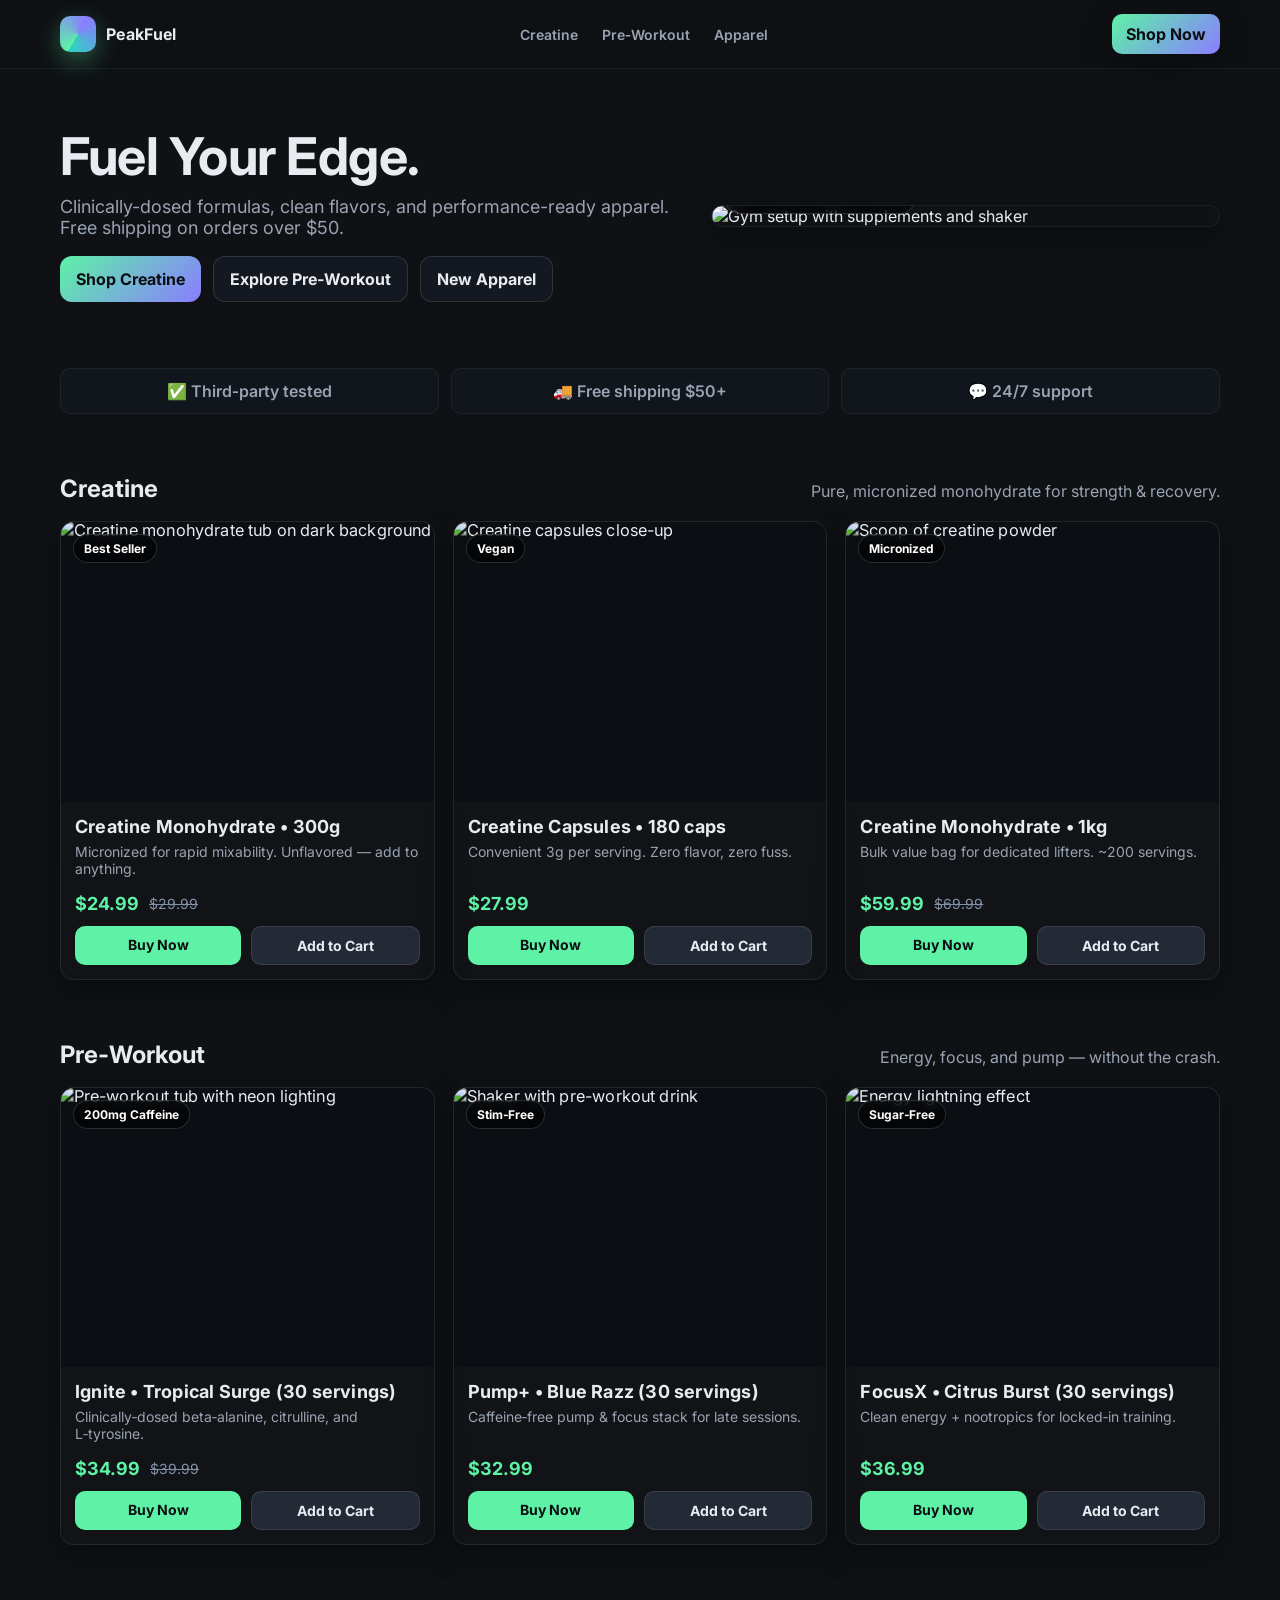
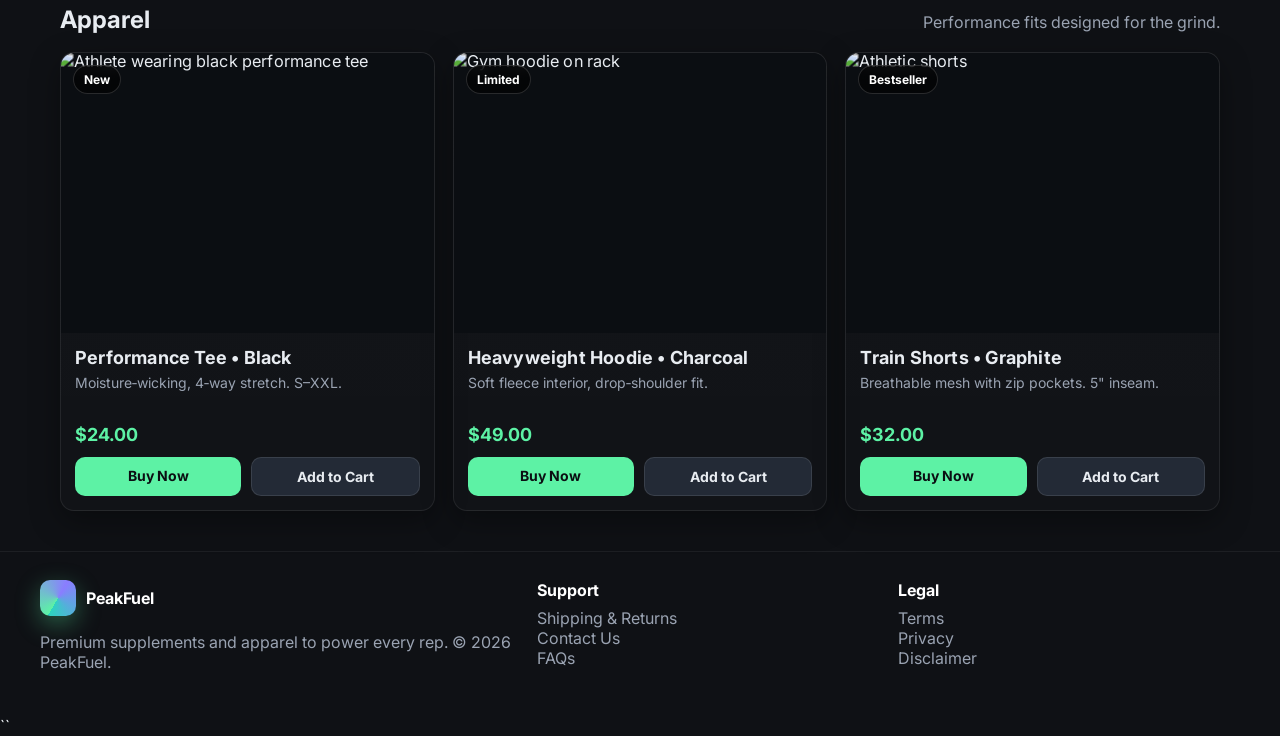
==== index.html @ 890dd322 "Rename page.html to index.html" ====
<!DOCTYPE html>
<html lang="en">
<head>
  <meta charset="UTF-8" />
  <meta name="viewport" content="width=device-width, initial-scale=1" />
  <title>PeakFuel — Creatine, Pre-Workout & Apparel</title>
  <meta name="description" content="Premium creatine, pre-workout and gym apparel designed for performance. Free shipping over $50." />
  <link rel="preconnect" href="https://fonts.googleapis.com">
  <link href="https://fonts.googleapis.com/css2?family=Inter:wght@400;600;700&display=swap" rel="stylesheet">
  <style>
    :root{
      --bg:#0f1115;
      --card:#171a21;
      --muted:#9aa3b2;
      --text:#e8ecf1;
      --brand:#5df2a5;
      --brand-2:#8a7dff;
      --danger:#ff6b6b;
      --shadow: 0 10px 30px rgba(0,0,0,.35);
      --radius:14px;
      --radius-sm:10px;
      --max:1200px;
    }

    * { box-sizing: border-box }
    html, body { margin:0; padding:0; background:var(--bg); color:var(--text); font-family: 'Inter', system-ui, -apple-system, Segoe UI, Roboto, Arial, sans-serif; }

    /* Header */
    header {
      position: sticky; top:0; z-index:999;
      backdrop-filter: blur(10px);
      background: rgba(15,17,21,.6);
      border-bottom: 1px solid rgba(255,255,255,.06);
    }
    .nav {
      max-width: var(--max); margin:0 auto; padding:14px 20px;
      display:flex; align-items:center; justify-content:space-between; gap:12px;
    }
    .brand { display:flex; align-items:center; gap:10px; text-decoration:none; color:var(--text) }
    .logo {
      width:36px; height:36px; border-radius:10px;
      background: conic-gradient(from 210deg, var(--brand), var(--brand-2), #2dd4bf);
      box-shadow: 0 8px 24px rgba(93,242,165,.35);
    }
    .brand strong { font-weight:700; letter-spacing:.3px }
    nav a {
      color: var(--muted); text-decoration: none; font-weight:600; font-size: 14px; margin: 0 10px;
    }
    nav a:hover { color: var(--text) }
    .cta {
      background: linear-gradient(135deg, var(--brand), var(--brand-2));
      color:#0b0e12; padding:10px 14px; border-radius:10px; text-decoration:none; font-weight:700; box-shadow: var(--shadow);
    }

    /* Hero */
    .hero {
      max-width: var(--max); margin: 32px auto 10px; padding: 28px 20px;
      display:grid; grid-template-columns: 1.1fr .9fr; gap: 28px; align-items: center;
    }
    .hero h1 {
      font-size: clamp(28px, 5vw, 52px);
      line-height:1.06; margin: 0 0 12px;
      letter-spacing: -.5px;
    }
    .hero p { color: var(--muted); margin:0 0 18px; font-size: clamp(14px, 2.2vw, 18px) }
    .hero .actions { display:flex; gap:12px; flex-wrap: wrap }
    .btn {
      display:inline-flex; align-items:center; gap:8px; padding:12px 16px;
      border-radius: 12px; border:1px solid rgba(255,255,255,.12);
      color: var(--text); text-decoration:none; font-weight:700;
      background: #141820;
    }
    .btn:hover { border-color: rgba(255,255,255,.25) }
    .btn.primary { background: linear-gradient(135deg, var(--brand), var(--brand-2)); color: #0b0e12; border: none }
    .hero-media {
      border-radius: var(--radius); overflow: hidden; box-shadow: var(--shadow); position:relative;
      border:1px solid rgba(255,255,255,.06);
    }
    .hero-media img { width:100%; height:100%; object-fit: cover; display:block }
    .badge {
      position:absolute; bottom:12px; left:12px;
      background: rgba(0,0,0,.6); border:1px solid rgba(255,255,255,.15);
      color:#d3ffe7; padding:8px 12px; border-radius: 999px; font-size: 12px; font-weight:700;
      backdrop-filter: blur(6px);
    }

    /* Section */
    section { max-width: var(--max); margin: 8px auto; padding: 10px 20px 28px }
    .section-head { display:flex; align-items: baseline; justify-content: space-between; gap:12px; margin: 14px 0 18px }
    .section-head h2 { margin:0; font-size: 24px }
    .section-head p { margin:0; color: var(--muted) }

    /* Grid */
    .grid { display:grid; grid-template-columns: repeat(3, 1fr); gap: 18px; }
    @media (max-width: 960px) { .hero { grid-template-columns: 1fr; } .grid { grid-template-columns: repeat(2, 1fr) } }
    @media (max-width: 640px) { .grid { grid-template-columns: 1fr } }

    /* Card */
    .card {
      background: linear-gradient(180deg, rgba(255,255,255,.02), rgba(255,255,255,.01));
      border:1px solid rgba(255,255,255,.08);
      border-radius: var(--radius);
      overflow: hidden; box-shadow: var(--shadow);
      transition: transform .2s ease, border-color .2s ease;
    }
    .card:hover { transform: translateY(-4px); border-color: rgba(255,255,255,.16) }
    .card-media { position:relative; aspect-ratio: 4 / 3; overflow:hidden; background: #0b0e12 }
    .card-media img { width:100%; height:100%; object-fit:cover; display:block; transform: scale(1.02) }
    .flag {
      position:absolute; top:12px; left:12px; font-size: 12px; font-weight:700;
      background: rgba(0,0,0,.6); border:1px solid rgba(255,255,255,.15);
      color:#fff; padding:6px 10px; border-radius:999px; backdrop-filter: blur(6px);
    }
    .card-body { padding: 14px }
    .title { font-weight:700; margin: 0 0 6px; font-size: 18px; letter-spacing: .2px }
    .desc { margin:0 0 10px; color: var(--muted); font-size: 14px; min-height: 40px }
    .price { display:flex; align-items:center; gap:10px; margin: 8px 0 12px }
    .price .now { font-size: 18px; font-weight:700; color: var(--brand) }
    .price .old { font-size: 14px; color: #8391a8; text-decoration: line-through }
    .actions-row { display:flex; gap:10px; }
    .pill { flex: 1; text-align:center; padding:10px 12px; border-radius: 10px; font-weight:700; font-size: 14px; text-decoration: none }
    .pill.buy { background: var(--brand); color:#0b0e12 }
    .pill.cart { background: #232a36; color: var(--text); border:1px solid rgba(255,255,255,.1) }

    /* USP bar */
    .usp {
      display:grid; grid-template-columns: repeat(3,1fr); gap:12px; margin: 18px 0 0;
    }
    .usp > div {
      background: #11151c; border:1px solid rgba(255,255,255,.06); border-radius: var(--radius-sm);
      padding: 12px; text-align:center; color: var(--muted); font-weight: 600;
    }
    @media (max-width: 640px){ .usp { grid-template-columns: 1fr } }

    /* Footer */
    footer {
      border-top:1px solid rgba(255,255,255,.06);
      padding: 28px 20px; margin-top: 12px; color: var(--muted);
    }
    .footer-inner {
      max-width: var(--max); margin:0 auto;
      display:grid; grid-template-columns: 1.4fr 1fr 1fr; gap:18px;
    }
    .footer-inner a { color: var(--muted); text-decoration:none; }
    .footer-inner a:hover { color: var(--text) }
    @media (max-width: 880px){ .footer-inner{ grid-template-columns: 1fr } }
  </style>
</head>
<body>

  <!-- Header -->
  <header>
    <div class="nav">
      <a class="brand" href="#">
        <span class="logo" aria-hidden="true"></span>
        <strong>PeakFuel</strong>
      </a>
      <nav>
        <a href="#creatine">Creatine</a>
        <a href="#preworkout">Pre‑Workout</a>
        <a href="#apparel">Apparel</a>
      </nav>
      <a class="cta" href="#shop">Shop Now</a>
    </div>
  </header>

  <!-- Hero -->
  <section class="hero" id="shop">
    <div>
      <h1>Fuel Your Edge.</h1>
      <p>Clinically-dosed formulas, clean flavors, and performance-ready apparel. Free shipping on orders over $50.</p>
      <div class="actions">
        <a href="#creatine" class="btn primary">Shop Creatine</a>
        <a href="#preworkout" class="btn">Explore Pre‑Workout</a>
        <a href="#apparel" class="btn">New Apparel</a>
      </div>
    </div>
    <div class="hero-media">
      <img src="https://images.unsplash.com/photo-1554344728-77cf90d9ed26?q=80&w=1600&auto=format&fit=crop" alt="Gym setup with supplements and shaker">
      <span class="badge">Trusted by 50,000+ athletes</span>
    </div>
  </section>

  <!-- USPs -->
  <section>
    <div class="usp">
      <div>✅ Third‑party tested</div>
      <div>🚚 Free shipping $50+</div>
      <div>💬 24/7 support</div>
    </div>
  </section>

  <!-- Creatine -->
  <section id="creatine">
    <div class="section-head">
      <h2>Creatine</h2>
      <p>Pure, micronized monohydrate for strength & recovery.</p>
    </div>

    <div class="grid">
      <article class="card">
        <div class="card-media">
          <img src="https://images.unsplash.com/photo-1596568353524-4b1e07b3ebfe?q=80&w=1600&auto=format&fit=crop" alt="Creatine monohydrate tub on dark background">
          <span class="flag">Best Seller</span>
        </div>
        <div class="card-body">
          <h3 class="title">Creatine Monohydrate • 300g</h3>
          <p class="desc">Micronized for rapid mixability. Unflavored — add to anything.</p>
          <div class="price">
            <span class="now">$24.99</span>
            <span class="old">$29.99</span>
          </div>
          <div class="actions-row">
            <a href="#" class="pill buy">Buy Now</a>
            <a href="#" class="pill cart">Add to Cart</a>
          </div>
        </div>
      </article>

      <article class="card">
        <div class="card-media">
          <img src="https://images.unsplash.com/photo-1593095948071-474c5cc2989a?q=80&w=1600&auto=format&fit=crop" alt="Creatine capsules close-up">
          <span class="flag">Vegan</span>
        </div>
        <div class="card-body">
          <h3 class="title">Creatine Capsules • 180 caps</h3>
          <p class="desc">Convenient 3g per serving. Zero flavor, zero fuss.</p>
          <div class="price">
            <span class="now">$27.99</span>
          </div>
          <div class="actions-row">
            <a href="#" class="pill buy">Buy Now</a>
            <a href="#" class="pill cart">Add to Cart</a>
          </div>
        </div>
      </article>

      <article class="card">
        <div class="card-media">
          <img src="https://images.unsplash.com/photo-1579722825300-c7c2f9a8fc52?q=80&w=1600&auto=format&fit=crop" alt="Scoop of creatine powder">
          <span class="flag">Micronized</span>
        </div>
        <div class="card-body">
          <h3 class="title">Creatine Monohydrate • 1kg</h3>
          <p class="desc">Bulk value bag for dedicated lifters. ~200 servings.</p>
          <div class="price">
            <span class="now">$59.99</span>
            <span class="old">$69.99</span>
          </div>
          <div class="actions-row">
            <a href="#" class="pill buy">Buy Now</a>
            <a href="#" class="pill cart">Add to Cart</a>
          </div>
        </div>
      </article>
    </div>
  </section>

  <!-- Pre-Workout -->
  <section id="preworkout">
    <div class="section-head">
      <h2>Pre‑Workout</h2>
      <p>Energy, focus, and pump — without the crash.</p>
    </div>

    <div class="grid">
      <article class="card">
        <div class="card-media">
          <img src="https://images.unsplash.com/photo-1579126038374-6064e9370fbe?q=80&w=1600&auto=format&fit=crop" alt="Pre-workout tub with neon lighting">
          <span class="flag">200mg Caffeine</span>
        </div>
        <div class="card-body">
          <h3 class="title">Ignite • Tropical Surge (30 servings)</h3>
          <p class="desc">Clinically‑dosed beta‑alanine, citrulline, and L‑tyrosine.</p>
          <div class="price">
            <span class="now">$34.99</span>
            <span class="old">$39.99</span>
          </div>
          <div class="actions-row">
            <a href="#" class="pill buy">Buy Now</a>
            <a href="#" class="pill cart">Add to Cart</a>
          </div>
        </div>
      </article>

      <article class="card">
        <div class="card-media">
          <img src="https://images.unsplash.com/photo-1562774053-701939374585?q=80&w=1600&auto=format&fit=crop" alt="Shaker with pre-workout drink">
          <span class="flag">Stim‑Free</span>
        </div>
        <div class="card-body">
          <h3 class="title">Pump+ • Blue Razz (30 servings)</h3>
          <p class="desc">Caffeine‑free pump & focus stack for late sessions.</p>
          <div class="price">
            <span class="now">$32.99</span>
          </div>
          <div class="actions-row">
            <a href="#" class="pill buy">Buy Now</a>
            <a href="#" class="pill cart">Add to Cart</a>
          </div>
        </div>
      </article>

      <article class="card">
        <div class="card-media">
          <img src="https://images.unsplash.com/photo-1519681393784-d120267933ba?q=80&w=1600&auto=format&fit=crop" alt="Energy lightning effect">
          <span class="flag">Sugar‑Free</span>
        </div>
        <div class="card-body">
          <h3 class="title">FocusX • Citrus Burst (30 servings)</h3>
          <p class="desc">Clean energy + nootropics for locked‑in training.</p>
          <div class="price">
            <span class="now">$36.99</span>
          </div>
          <div class="actions-row">
            <a href="#" class="pill buy">Buy Now</a>
            <a href="#" class="pill cart">Add to Cart</a>
          </div>
        </div>
      </article>
    </div>
  </section>

  <!-- Apparel -->
  <section id="apparel">
    <div class="section-head">
      <h2>Apparel</h2>
      <p>Performance fits designed for the grind.</p>
    </div>

    <div class="grid">
      <article class="card">
        <div class="card-media">
          <img src="https://images.unsplash.com/photo-1520975922284-5f61f1b6f82e?q=80&w=1600&auto=format&fit=crop" alt="Athlete wearing black performance tee">
          <span class="flag">New</span>
        </div>
        <div class="card-body">
          <h3 class="title">Performance Tee • Black</h3>
          <p class="desc">Moisture‑wicking, 4‑way stretch. S–XXL.</p>
          <div class="price">
            <span class="now">$24.00</span>
          </div>
          <div class="actions-row">
            <a href="#" class="pill buy">Buy Now</a>
            <a href="#" class="pill cart">Add to Cart</a>
          </div>
        </div>
      </article>

      <article class="card">
        <div class="card-media">
          <img src="https://images.unsplash.com/photo-1549570652-97324981a6fd?q=80&w=1600&auto=format&fit=crop" alt="Gym hoodie on rack">
          <span class="flag">Limited</span>
        </div>
        <div class="card-body">
          <h3 class="title">Heavyweight Hoodie • Charcoal</h3>
          <p class="desc">Soft fleece interior, drop‑shoulder fit.</p>
          <div class="price">
            <span class="now">$49.00</span>
          </div>
          <div class="actions-row">
            <a href="#" class="pill buy">Buy Now</a>
            <a href="#" class="pill cart">Add to Cart</a>
          </div>
        </div>
      </article>

      <article class="card">
        <div class="card-media">
          <img src="https://images.unsplash.com/photo-1520975960059-4f0c88f954a7?q=80&w=1600&auto=format&fit=crop" alt="Athletic shorts">
          <span class="flag">Bestseller</span>
        </div>
        <div class="card-body">
          <h3 class="title">Train Shorts • Graphite</h3>
          <p class="desc">Breathable mesh with zip pockets. 5&quot; inseam.</p>
          <div class="price">
            <span class="now">$32.00</span>
          </div>
          <div class="actions-row">
            <a href="#" class="pill buy">Buy Now</a>
            <a href="#" class="pill cart">Add to Cart</a>
          </div>
        </div>
      </article>
    </div>
  </section>

  <!-- Footer -->
  <footer>
    <div class="footer-inner">
      <div>
        <div style="display:flex; align-items:center; gap:10px; margin-bottom:8px">
          <span class="logo" aria-hidden="true"></span>
          <strong style="color:#fff">PeakFuel</strong>
        </div>
        <p>Premium supplements and apparel to power every rep. © <span id="year"></span> PeakFuel.</p>
      </div>
      <div>
        <h4 style="margin:0 0 8px; color:#fff">Support</h4>
        <a href="#">Shipping & Returns</a><br/>
        <a href="#">Contact Us</a><br/>
        <a href="#">FAQs</a>
      </div>
      <div>
        <h4 style="margin:0 0 8px; color:#fff">Legal</h4>
        <a href="#">Terms</a><br/>
        <a href="#">Privacy</a><br/>
        <a href="#">Disclaimer</a>
      </div>
    </div>
  </footer>

  <script>
    // Set current year
    document.getElementById('year').textContent = new Date().getFullYear();
  </script>

</body>
</html>
``
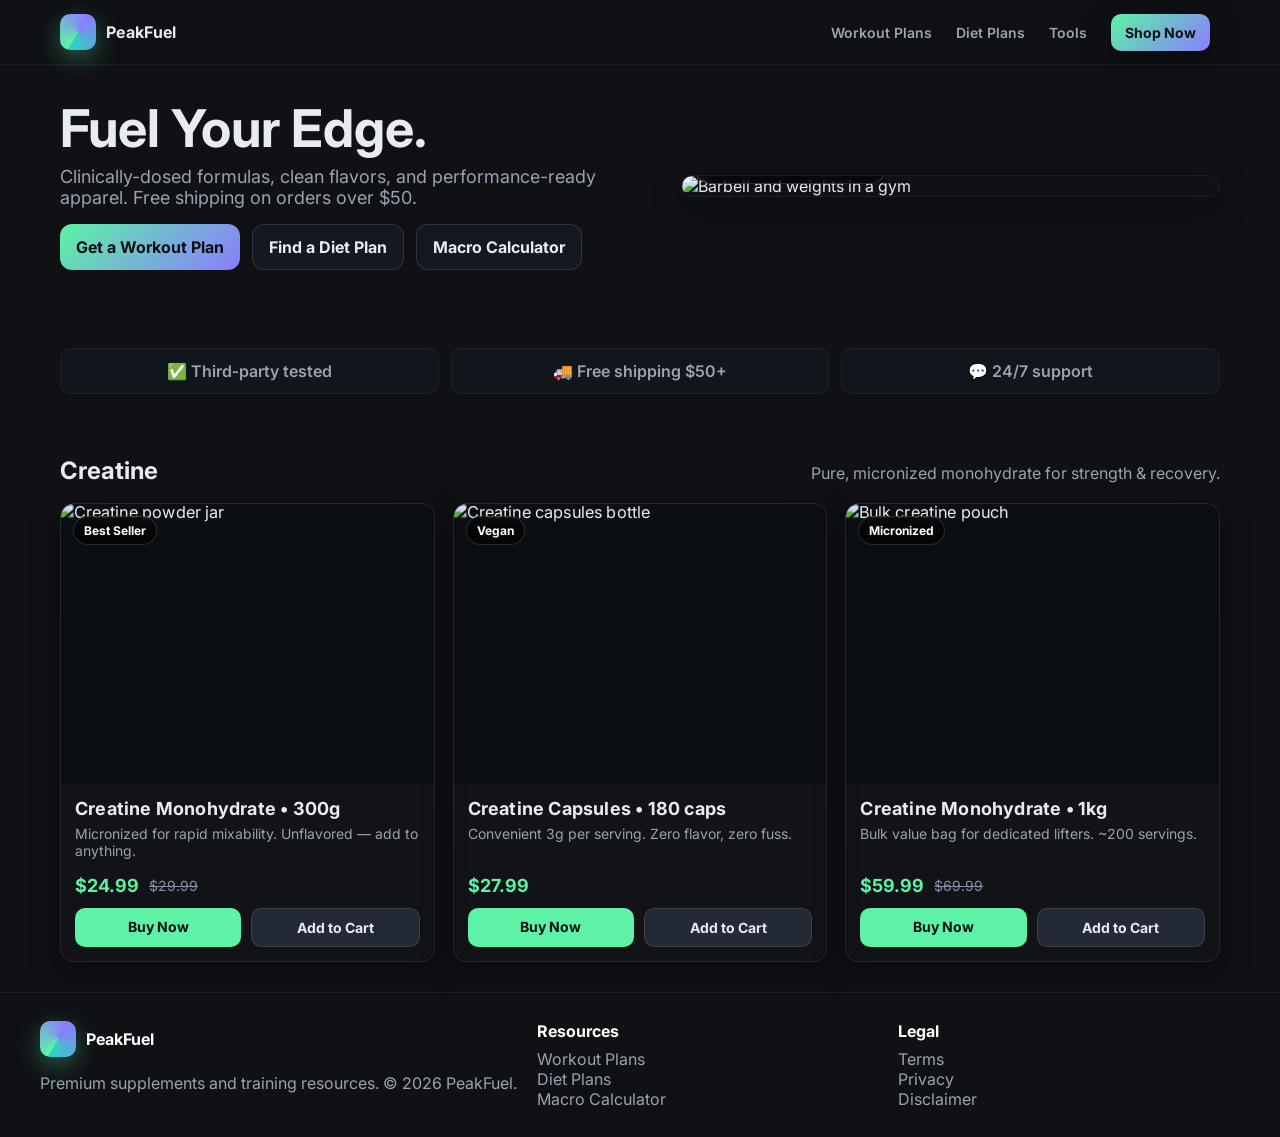
==== commit c4ec59da: "Update index.html" ====
--- a/index.html
+++ b/index.html
@@ -3,164 +3,27 @@
 <head>
   <meta charset="UTF-8" />
   <meta name="viewport" content="width=device-width, initial-scale=1" />
-  <title>PeakFuel — Creatine, Pre-Workout & Apparel</title>
-  <meta name="description" content="Premium creatine, pre-workout and gym apparel designed for performance. Free shipping over $50." />
+  <title>PeakFuel — Supplements, Workout & Diet Plans</title>
+  <meta name="description" content="Premium creatine, pre-workout & apparel. Plus free workout programs, diet plans, and calculators." />
   <link rel="preconnect" href="https://fonts.googleapis.com">
+  <link rel="preconnect" href="https://fonts.gstatic.com" crossorigin>
   <link href="https://fonts.googleapis.com/css2?family=Inter:wght@400;600;700&display=swap" rel="stylesheet">
-  <style>
-    :root{
-      --bg:#0f1115;
-      --card:#171a21;
-      --muted:#9aa3b2;
-      --text:#e8ecf1;
-      --brand:#5df2a5;
-      --brand-2:#8a7dff;
-      --danger:#ff6b6b;
-      --shadow: 0 10px 30px rgba(0,0,0,.35);
-      --radius:14px;
-      --radius-sm:10px;
-      --max:1200px;
-    }
-
-    * { box-sizing: border-box }
-    html, body { margin:0; padding:0; background:var(--bg); color:var(--text); font-family: 'Inter', system-ui, -apple-system, Segoe UI, Roboto, Arial, sans-serif; }
-
-    /* Header */
-    header {
-      position: sticky; top:0; z-index:999;
-      backdrop-filter: blur(10px);
-      background: rgba(15,17,21,.6);
-      border-bottom: 1px solid rgba(255,255,255,.06);
-    }
-    .nav {
-      max-width: var(--max); margin:0 auto; padding:14px 20px;
-      display:flex; align-items:center; justify-content:space-between; gap:12px;
-    }
-    .brand { display:flex; align-items:center; gap:10px; text-decoration:none; color:var(--text) }
-    .logo {
-      width:36px; height:36px; border-radius:10px;
-      background: conic-gradient(from 210deg, var(--brand), var(--brand-2), #2dd4bf);
-      box-shadow: 0 8px 24px rgba(93,242,165,.35);
-    }
-    .brand strong { font-weight:700; letter-spacing:.3px }
-    nav a {
-      color: var(--muted); text-decoration: none; font-weight:600; font-size: 14px; margin: 0 10px;
-    }
-    nav a:hover { color: var(--text) }
-    .cta {
-      background: linear-gradient(135deg, var(--brand), var(--brand-2));
-      color:#0b0e12; padding:10px 14px; border-radius:10px; text-decoration:none; font-weight:700; box-shadow: var(--shadow);
-    }
-
-    /* Hero */
-    .hero {
-      max-width: var(--max); margin: 32px auto 10px; padding: 28px 20px;
-      display:grid; grid-template-columns: 1.1fr .9fr; gap: 28px; align-items: center;
-    }
-    .hero h1 {
-      font-size: clamp(28px, 5vw, 52px);
-      line-height:1.06; margin: 0 0 12px;
-      letter-spacing: -.5px;
-    }
-    .hero p { color: var(--muted); margin:0 0 18px; font-size: clamp(14px, 2.2vw, 18px) }
-    .hero .actions { display:flex; gap:12px; flex-wrap: wrap }
-    .btn {
-      display:inline-flex; align-items:center; gap:8px; padding:12px 16px;
-      border-radius: 12px; border:1px solid rgba(255,255,255,.12);
-      color: var(--text); text-decoration:none; font-weight:700;
-      background: #141820;
-    }
-    .btn:hover { border-color: rgba(255,255,255,.25) }
-    .btn.primary { background: linear-gradient(135deg, var(--brand), var(--brand-2)); color: #0b0e12; border: none }
-    .hero-media {
-      border-radius: var(--radius); overflow: hidden; box-shadow: var(--shadow); position:relative;
-      border:1px solid rgba(255,255,255,.06);
-    }
-    .hero-media img { width:100%; height:100%; object-fit: cover; display:block }
-    .badge {
-      position:absolute; bottom:12px; left:12px;
-      background: rgba(0,0,0,.6); border:1px solid rgba(255,255,255,.15);
-      color:#d3ffe7; padding:8px 12px; border-radius: 999px; font-size: 12px; font-weight:700;
-      backdrop-filter: blur(6px);
-    }
-
-    /* Section */
-    section { max-width: var(--max); margin: 8px auto; padding: 10px 20px 28px }
-    .section-head { display:flex; align-items: baseline; justify-content: space-between; gap:12px; margin: 14px 0 18px }
-    .section-head h2 { margin:0; font-size: 24px }
-    .section-head p { margin:0; color: var(--muted) }
-
-    /* Grid */
-    .grid { display:grid; grid-template-columns: repeat(3, 1fr); gap: 18px; }
-    @media (max-width: 960px) { .hero { grid-template-columns: 1fr; } .grid { grid-template-columns: repeat(2, 1fr) } }
-    @media (max-width: 640px) { .grid { grid-template-columns: 1fr } }
-
-    /* Card */
-    .card {
-      background: linear-gradient(180deg, rgba(255,255,255,.02), rgba(255,255,255,.01));
-      border:1px solid rgba(255,255,255,.08);
-      border-radius: var(--radius);
-      overflow: hidden; box-shadow: var(--shadow);
-      transition: transform .2s ease, border-color .2s ease;
-    }
-    .card:hover { transform: translateY(-4px); border-color: rgba(255,255,255,.16) }
-    .card-media { position:relative; aspect-ratio: 4 / 3; overflow:hidden; background: #0b0e12 }
-    .card-media img { width:100%; height:100%; object-fit:cover; display:block; transform: scale(1.02) }
-    .flag {
-      position:absolute; top:12px; left:12px; font-size: 12px; font-weight:700;
-      background: rgba(0,0,0,.6); border:1px solid rgba(255,255,255,.15);
-      color:#fff; padding:6px 10px; border-radius:999px; backdrop-filter: blur(6px);
-    }
-    .card-body { padding: 14px }
-    .title { font-weight:700; margin: 0 0 6px; font-size: 18px; letter-spacing: .2px }
-    .desc { margin:0 0 10px; color: var(--muted); font-size: 14px; min-height: 40px }
-    .price { display:flex; align-items:center; gap:10px; margin: 8px 0 12px }
-    .price .now { font-size: 18px; font-weight:700; color: var(--brand) }
-    .price .old { font-size: 14px; color: #8391a8; text-decoration: line-through }
-    .actions-row { display:flex; gap:10px; }
-    .pill { flex: 1; text-align:center; padding:10px 12px; border-radius: 10px; font-weight:700; font-size: 14px; text-decoration: none }
-    .pill.buy { background: var(--brand); color:#0b0e12 }
-    .pill.cart { background: #232a36; color: var(--text); border:1px solid rgba(255,255,255,.1) }
-
-    /* USP bar */
-    .usp {
-      display:grid; grid-template-columns: repeat(3,1fr); gap:12px; margin: 18px 0 0;
-    }
-    .usp > div {
-      background: #11151c; border:1px solid rgba(255,255,255,.06); border-radius: var(--radius-sm);
-      padding: 12px; text-align:center; color: var(--muted); font-weight: 600;
-    }
-    @media (max-width: 640px){ .usp { grid-template-columns: 1fr } }
-
-    /* Footer */
-    footer {
-      border-top:1px solid rgba(255,255,255,.06);
-      padding: 28px 20px; margin-top: 12px; color: var(--muted);
-    }
-    .footer-inner {
-      max-width: var(--max); margin:0 auto;
-      display:grid; grid-template-columns: 1.4fr 1fr 1fr; gap:18px;
-    }
-    .footer-inner a { color: var(--muted); text-decoration:none; }
-    .footer-inner a:hover { color: var(--text) }
-    @media (max-width: 880px){ .footer-inner{ grid-template-columns: 1fr } }
-  </style>
+  <link rel="stylesheet" href="assets/base.css" />
 </head>
 <body>
-
   <!-- Header -->
   <header>
     <div class="nav">
-      <a class="brand" href="#">
+      <a class="brand" href="index.html">
         <span class="logo" aria-hidden="true"></span>
         <strong>PeakFuel</strong>
       </a>
       <nav>
-        <a href="#creatine">Creatine</a>
-        <a href="#preworkout">Pre‑Workout</a>
-        <a href="#apparel">Apparel</a>
+        <a href="workout.html" target="_blank" rel="noopener">Workout Plans</a>
+        <a href="diet.html" target="_blank" rel="noopener">Diet Plans</a>
+        <a href="tools.html" target="_blank" rel="noopener">Tools</a>
+        <a class="cta" href="#shop">Shop Now</a>
       </nav>
-      <a class="cta" href="#shop">Shop Now</a>
     </div>
   </header>
 
@@ -170,13 +33,13 @@
       <h1>Fuel Your Edge.</h1>
       <p>Clinically-dosed formulas, clean flavors, and performance-ready apparel. Free shipping on orders over $50.</p>
       <div class="actions">
-        <a href="#creatine" class="btn primary">Shop Creatine</a>
-        <a href="#preworkout" class="btn">Explore Pre‑Workout</a>
-        <a href="#apparel" class="btn">New Apparel</a>
+        <a class="btn primary" href="workout.html" target="_blank" rel="noopener">Get a Workout Plan</a>
+        <a class="btn" href="diet.html" target="_blank" rel="noopener">Find a Diet Plan</a>
+        <a class="btn" href="tools.html" target="_blank" rel="noopener">Macro Calculator</a>
       </div>
     </div>
     <div class="hero-media">
-      <img src="https://images.unsplash.com/photo-1554344728-77cf90d9ed26?q=80&w=1600&auto=format&fit=crop" alt="Gym setup with supplements and shaker">
+      <img src="https://images.unsplash.com/photo-1554344728-77cf90d9ed26?q=80&w=1600&auto=format&fit=crop" alt="Barbell and weights in a gym" />
       <span class="badge">Trusted by 50,000+ athletes</span>
     </div>
   </section>
@@ -190,195 +53,57 @@
     </div>
   </section>
 
-  <!-- Creatine -->
+  <!-- Sample products (kept from your shop) -->
   <section id="creatine">
     <div class="section-head">
       <h2>Creatine</h2>
       <p>Pure, micronized monohydrate for strength & recovery.</p>
     </div>
-
     <div class="grid">
       <article class="card">
         <div class="card-media">
-          <img src="https://images.unsplash.com/photo-1596568353524-4b1e07b3ebfe?q=80&w=1600&auto=format&fit=crop" alt="Creatine monohydrate tub on dark background">
+          <img src="https://images.unsplash.com/photo-1596568353524-4b1e07b3ebfe?q=80&w=1600&auto=format&fit=crop" alt="Creatine powder jar" />
           <span class="flag">Best Seller</span>
         </div>
         <div class="card-body">
           <h3 class="title">Creatine Monohydrate • 300g</h3>
           <p class="desc">Micronized for rapid mixability. Unflavored — add to anything.</p>
-          <div class="price">
-            <span class="now">$24.99</span>
-            <span class="old">$29.99</span>
-          </div>
+          <div class="price"><span class="now">$24.99</span><span class="old">$29.99</span></div>
           <div class="actions-row">
-            <a href="#" class="pill buy">Buy Now</a>
-            <a href="#" class="pill cart">Add to Cart</a>
+            <a class="pill buy" href="#" aria-label="Buy Creatine 300g">Buy Now</a>
+            <a class="pill cart" href="#" aria-label="Add Creatine 300g to Cart">Add to Cart</a>
           </div>
         </div>
       </article>
 
       <article class="card">
         <div class="card-media">
-          <img src="https://images.unsplash.com/photo-1593095948071-474c5cc2989a?q=80&w=1600&auto=format&fit=crop" alt="Creatine capsules close-up">
+          <img src="https://images.unsplash.com/photo-1593095948071-474c5cc2989a?q=80&w=1600&auto=format&fit=crop" alt="Creatine capsules bottle" />
           <span class="flag">Vegan</span>
         </div>
         <div class="card-body">
           <h3 class="title">Creatine Capsules • 180 caps</h3>
           <p class="desc">Convenient 3g per serving. Zero flavor, zero fuss.</p>
-          <div class="price">
-            <span class="now">$27.99</span>
-          </div>
+          <div class="price"><span class="now">$27.99</span></div>
           <div class="actions-row">
-            <a href="#" class="pill buy">Buy Now</a>
-            <a href="#" class="pill cart">Add to Cart</a>
+            <a class="pill buy" href="#">Buy Now</a>
+            <a class="pill cart" href="#">Add to Cart</a>
           </div>
         </div>
       </article>
 
       <article class="card">
         <div class="card-media">
-          <img src="https://images.unsplash.com/photo-1579722825300-c7c2f9a8fc52?q=80&w=1600&auto=format&fit=crop" alt="Scoop of creatine powder">
+          <img src="https://images.unsplash.com/photo-1579722825300-c7c2f9a8fc52?q=80&w=1600&auto=format&fit=crop" alt="Bulk creatine pouch" />
           <span class="flag">Micronized</span>
         </div>
         <div class="card-body">
           <h3 class="title">Creatine Monohydrate • 1kg</h3>
           <p class="desc">Bulk value bag for dedicated lifters. ~200 servings.</p>
-          <div class="price">
-            <span class="now">$59.99</span>
-            <span class="old">$69.99</span>
-          </div>
+          <div class="price"><span class="now">$59.99</span><span class="old">$69.99</span></div>
           <div class="actions-row">
-            <a href="#" class="pill buy">Buy Now</a>
-            <a href="#" class="pill cart">Add to Cart</a>
-          </div>
-        </div>
-      </article>
-    </div>
-  </section>
-
-  <!-- Pre-Workout -->
-  <section id="preworkout">
-    <div class="section-head">
-      <h2>Pre‑Workout</h2>
-      <p>Energy, focus, and pump — without the crash.</p>
-    </div>
-
-    <div class="grid">
-      <article class="card">
-        <div class="card-media">
-          <img src="https://images.unsplash.com/photo-1579126038374-6064e9370fbe?q=80&w=1600&auto=format&fit=crop" alt="Pre-workout tub with neon lighting">
-          <span class="flag">200mg Caffeine</span>
-        </div>
-        <div class="card-body">
-          <h3 class="title">Ignite • Tropical Surge (30 servings)</h3>
-          <p class="desc">Clinically‑dosed beta‑alanine, citrulline, and L‑tyrosine.</p>
-          <div class="price">
-            <span class="now">$34.99</span>
-            <span class="old">$39.99</span>
-          </div>
-          <div class="actions-row">
-            <a href="#" class="pill buy">Buy Now</a>
-            <a href="#" class="pill cart">Add to Cart</a>
-          </div>
-        </div>
-      </article>
-
-      <article class="card">
-        <div class="card-media">
-          <img src="https://images.unsplash.com/photo-1562774053-701939374585?q=80&w=1600&auto=format&fit=crop" alt="Shaker with pre-workout drink">
-          <span class="flag">Stim‑Free</span>
-        </div>
-        <div class="card-body">
-          <h3 class="title">Pump+ • Blue Razz (30 servings)</h3>
-          <p class="desc">Caffeine‑free pump & focus stack for late sessions.</p>
-          <div class="price">
-            <span class="now">$32.99</span>
-          </div>
-          <div class="actions-row">
-            <a href="#" class="pill buy">Buy Now</a>
-            <a href="#" class="pill cart">Add to Cart</a>
-          </div>
-        </div>
-      </article>
-
-      <article class="card">
-        <div class="card-media">
-          <img src="https://images.unsplash.com/photo-1519681393784-d120267933ba?q=80&w=1600&auto=format&fit=crop" alt="Energy lightning effect">
-          <span class="flag">Sugar‑Free</span>
-        </div>
-        <div class="card-body">
-          <h3 class="title">FocusX • Citrus Burst (30 servings)</h3>
-          <p class="desc">Clean energy + nootropics for locked‑in training.</p>
-          <div class="price">
-            <span class="now">$36.99</span>
-          </div>
-          <div class="actions-row">
-            <a href="#" class="pill buy">Buy Now</a>
-            <a href="#" class="pill cart">Add to Cart</a>
-          </div>
-        </div>
-      </article>
-    </div>
-  </section>
-
-  <!-- Apparel -->
-  <section id="apparel">
-    <div class="section-head">
-      <h2>Apparel</h2>
-      <p>Performance fits designed for the grind.</p>
-    </div>
-
-    <div class="grid">
-      <article class="card">
-        <div class="card-media">
-          <img src="https://images.unsplash.com/photo-1520975922284-5f61f1b6f82e?q=80&w=1600&auto=format&fit=crop" alt="Athlete wearing black performance tee">
-          <span class="flag">New</span>
-        </div>
-        <div class="card-body">
-          <h3 class="title">Performance Tee • Black</h3>
-          <p class="desc">Moisture‑wicking, 4‑way stretch. S–XXL.</p>
-          <div class="price">
-            <span class="now">$24.00</span>
-          </div>
-          <div class="actions-row">
-            <a href="#" class="pill buy">Buy Now</a>
-            <a href="#" class="pill cart">Add to Cart</a>
-          </div>
-        </div>
-      </article>
-
-      <article class="card">
-        <div class="card-media">
-          <img src="https://images.unsplash.com/photo-1549570652-97324981a6fd?q=80&w=1600&auto=format&fit=crop" alt="Gym hoodie on rack">
-          <span class="flag">Limited</span>
-        </div>
-        <div class="card-body">
-          <h3 class="title">Heavyweight Hoodie • Charcoal</h3>
-          <p class="desc">Soft fleece interior, drop‑shoulder fit.</p>
-          <div class="price">
-            <span class="now">$49.00</span>
-          </div>
-          <div class="actions-row">
-            <a href="#" class="pill buy">Buy Now</a>
-            <a href="#" class="pill cart">Add to Cart</a>
-          </div>
-        </div>
-      </article>
-
-      <article class="card">
-        <div class="card-media">
-          <img src="https://images.unsplash.com/photo-1520975960059-4f0c88f954a7?q=80&w=1600&auto=format&fit=crop" alt="Athletic shorts">
-          <span class="flag">Bestseller</span>
-        </div>
-        <div class="card-body">
-          <h3 class="title">Train Shorts • Graphite</h3>
-          <p class="desc">Breathable mesh with zip pockets. 5&quot; inseam.</p>
-          <div class="price">
-            <span class="now">$32.00</span>
-          </div>
-          <div class="actions-row">
-            <a href="#" class="pill buy">Buy Now</a>
-            <a href="#" class="pill cart">Add to Cart</a>
+            <a class="pill buy" href="#">Buy Now</a>
+            <a class="pill cart" href="#">Add to Cart</a>
           </div>
         </div>
       </article>
@@ -389,20 +114,20 @@
   <footer>
     <div class="footer-inner">
       <div>
-        <div style="display:flex; align-items:center; gap:10px; margin-bottom:8px">
+        <div style="display:flex;align-items:center;gap:10px;margin-bottom:8px">
           <span class="logo" aria-hidden="true"></span>
           <strong style="color:#fff">PeakFuel</strong>
         </div>
-        <p>Premium supplements and apparel to power every rep. © <span id="year"></span> PeakFuel.</p>
+        <p>Premium supplements and training resources. © <span id="year"></span> PeakFuel.</p>
       </div>
       <div>
-        <h4 style="margin:0 0 8px; color:#fff">Support</h4>
-        <a href="#">Shipping & Returns</a><br/>
-        <a href="#">Contact Us</a><br/>
-        <a href="#">FAQs</a>
+        <h4 style="margin:0 0 8px;color:#fff">Resources</h4>
+        <a href="workout.html" target="_blank" rel="noopener">Workout Plans</a><br/>
+        <a href="diet.html" target="_blank" rel="noopener">Diet Plans</a><br/>
+        <a href="tools.html" target="_blank" rel="noopener">Macro Calculator</a>
       </div>
       <div>
-        <h4 style="margin:0 0 8px; color:#fff">Legal</h4>
+        <h4 style="margin:0 0 8px;color:#fff">Legal</h4>
         <a href="#">Terms</a><br/>
         <a href="#">Privacy</a><br/>
         <a href="#">Disclaimer</a>
@@ -410,11 +135,6 @@
     </div>
   </footer>
 
-  <script>
-    // Set current year
-    document.getElementById('year').textContent = new Date().getFullYear();
-  </script>
-
+  <script>document.getElementById('year').textContent=new Date().getFullYear();</script>
 </body>
 </html>
-``
--- a/assets/base.css
+++ b/assets/base.css
@@ -0,0 +1,73 @@
+/* assets/base.css */
+:root{
+  --bg:#0f1115;
+  --card:#171a21;
+  --muted:#9aa3b2;
+  --text:#e8ecf1;
+  --brand:#5df2a5;
+  --brand-2:#8a7dff;
+  --shadow: 0 10px 30px rgba(0,0,0,.35);
+  --radius:14px;
+  --radius-sm:10px;
+  --max:1200px;
+}
+
+*{box-sizing:border-box} html,body{margin:0;padding:0;background:var(--bg);color:var(--text);font-family:Inter, system-ui, -apple-system, Segoe UI, Roboto, Arial, sans-serif;}
+
+header{position:sticky;top:0;z-index:999;backdrop-filter:blur(10px);background:rgba(15,17,21,.6);border-bottom:1px solid rgba(255,255,255,.06)}
+.nav{max-width:var(--max);margin:0 auto;padding:14px 20px;display:flex;align-items:center;justify-content:space-between;gap:12px}
+.brand{display:flex;align-items:center;gap:10px;text-decoration:none;color:var(--text)}
+.logo{width:36px;height:36px;border-radius:10px;background:conic-gradient(from 210deg, var(--brand), var(--brand-2), #2dd4bf);box-shadow:0 8px 24px rgba(93,242,165,.35)}
+.brand strong{font-weight:700;letter-spacing:.3px}
+nav a{color:var(--muted);text-decoration:none;font-weight:600;font-size:14px;margin:0 10px}
+nav a:hover{color:var(--text)}
+.cta{background:linear-gradient(135deg, var(--brand), var(--brand-2));color:#0b0e12;padding:10px 14px;border-radius:10px;text-decoration:none;font-weight:700;box-shadow:var(--shadow)}
+
+section{max-width:var(--max);margin: 18px auto 8px; padding: 18px 20px}
+.section-head{display:flex;align-items:baseline;justify-content:space-between;gap:12px;margin:8px 0 18px}
+.section-head h2{margin:0;font-size:24px}
+.section-head p{margin:0;color:var(--muted)}
+
+.hero{max-width:var(--max);margin:12px auto 0;padding: 24px 20px;display:grid;grid-template-columns:1.05fr .95fr;gap:26px;align-items:center}
+.hero h1{font-size:clamp(28px,5vw,52px);line-height:1.06;margin:0 0 10px}
+.hero p{color:var(--muted);margin:0 0 16px;font-size:clamp(14px,2.2vw,18px)}
+.hero .actions{display:flex;gap:12px;flex-wrap:wrap}
+.btn{display:inline-flex;align-items:center;gap:8px;padding:12px 16px;border-radius:12px;border:1px solid rgba(255,255,255,.12);color:var(--text);text-decoration:none;font-weight:700;background:#141820}
+.btn:hover{border-color:rgba(255,255,255,.25)}
+.btn.primary{background:linear-gradient(135deg, var(--brand), var(--brand-2));color:#0b0e12;border:none}
+.hero-media{border-radius:var(--radius);overflow:hidden;box-shadow:var(--shadow);position:relative;border:1px solid rgba(255,255,255,.06)}
+.hero-media img{width:100%;height:100%;object-fit:cover;display:block}
+.badge{position:absolute;bottom:12px;left:12px;background:rgba(0,0,0,.6);border:1px solid rgba(255,255,255,.15);color:#d3ffe7;padding:8px 12px;border-radius:999px;font-size:12px;font-weight:700;backdrop-filter:blur(6px)}
+
+.grid{display:grid;grid-template-columns:repeat(3,1fr);gap:18px}
+@media (max-width: 960px){ .hero{grid-template-columns:1fr}.grid{grid-template-columns:repeat(2,1fr)} }
+@media (max-width: 640px){ .grid{grid-template-columns:1fr} }
+
+.card{background:linear-gradient(180deg, rgba(255,255,255,.02), rgba(255,255,255,.01));border:1px solid rgba(255,255,255,.08);border-radius:var(--radius);overflow:hidden;box-shadow:var(--shadow);transition:transform .2s ease, border-color .2s ease}
+.card:hover{transform:translateY(-4px);border-color:rgba(255,255,255,.16)}
+.card-media{position:relative;aspect-ratio:4/3;overflow:hidden;background:#0b0e12}
+.card-media img{width:100%;height:100%;object-fit:cover;display:block;transform:scale(1.02)}
+.flag{position:absolute;top:12px;left:12px;font-size:12px;font-weight:700;background:rgba(0,0,0,.6);border:1px solid rgba(255,255,255,.15);color:#fff;padding:6px 10px;border-radius:999px;backdrop-filter:blur(6px)}
+.card-body{padding:14px}
+.title{font-weight:700;margin:0 0 6px;font-size:18px;letter-spacing:.2px}
+.desc{margin:0 0 10px;color:var(--muted);font-size:14px;min-height:40px}
+.price{display:flex;align-items:center;gap:10px;margin:8px 0 12px}
+.price .now{font-size:18px;font-weight:700;color:var(--brand)}
+.price .old{font-size:14px;color:#8391a8;text-decoration:line-through}
+.actions-row{display:flex;gap:10px}
+.pill{flex:1;text-align:center;padding:10px 12px;border-radius:10px;font-weight:700;font-size:14px;text-decoration:none}
+.pill.buy{background:var(--brand);color:#0b0e12}
+.pill.cart{background:#232a36;color:var(--text);border:1px solid rgba(255,255,255,.1)}
+
+.usp{display:grid;grid-template-columns:repeat(3,1fr);gap:12px;margin:18px 0 0}
+.usp>div{background:#11151c;border:1px solid rgba(255,255,255,.06);border-radius:var(--radius-sm);padding:12px;text-align:center;color:var(--muted);font-weight:600}
+@media (max-width:640px){.usp{grid-template-columns:1fr}}
+
+footer{border-top:1px solid rgba(255,255,255,.06);padding:28px 20px;margin-top:12px;color:var(--muted)}
+.footer-inner{max-width:var(--max);margin:0 auto;display:grid;grid-template-columns:1.4fr 1fr 1fr;gap:18px}
+.footer-inner a{color:var(--muted);text-decoration:none}
+.footer-inner a:hover{color:var(--text)}
+@media (max-width:880px){.footer-inner{grid-template-columns:1fr}}
+
+.small{font-size:13px;color:var(--muted)}
+h3.section-title{margin:8px 0 4px}
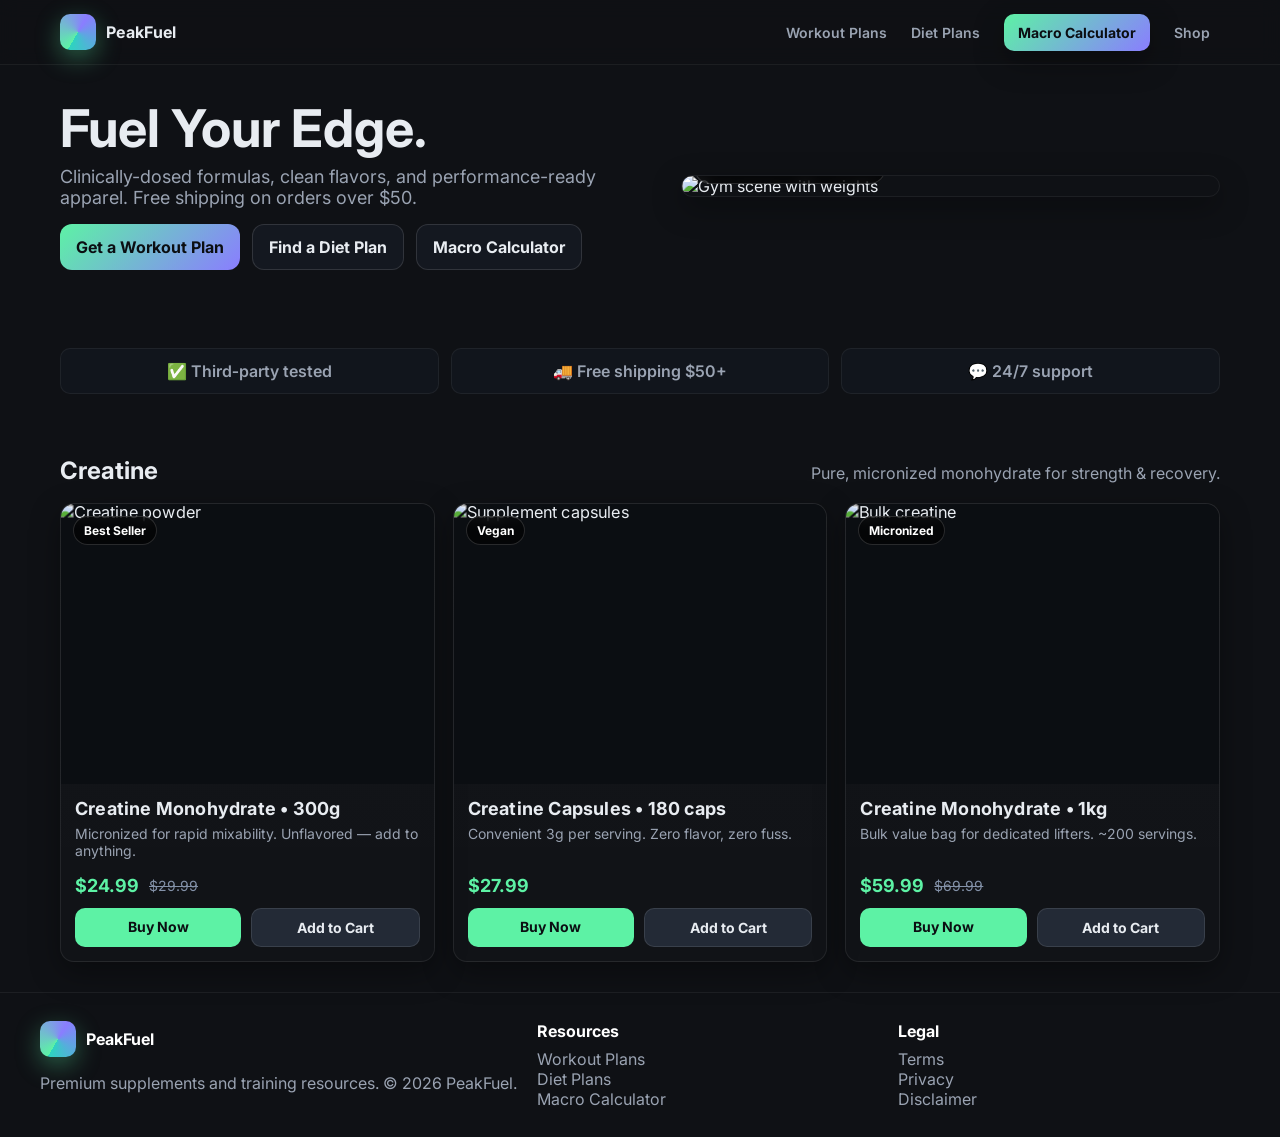
==== commit 8bdf4bc8: "Update index.html" ====
--- a/index.html
+++ b/index.html
@@ -4,10 +4,11 @@
   <meta charset="UTF-8" />
   <meta name="viewport" content="width=device-width, initial-scale=1" />
   <title>PeakFuel — Supplements, Workout & Diet Plans</title>
-  <meta name="description" content="Premium creatine, pre-workout & apparel. Plus free workout programs, diet plans, and calculators." />
-  <link rel="preconnect" href="https://fonts.googleapis.com">
-  <link rel="preconnect" href="https://fonts.gstatic.com" crossorigin>
-  <link href="https://fonts.googleapis.com/css2?family=Inter:wght@400;600;700&display=swap" rel="stylesheet">
+  <meta name="description" content="Premium creatine, pre-workout & apparel. Plus free workout programs, diet plans, and a macro calculator." />
+  <!-- Fonts & CSS -->
+  <link rel="preconnect" href="https://fonts.googleapis.com" />
+  <link rel="preconnect" href="https://fonts.gstatic.com" crossorigin />
+  <link href="https://fonts.googleapis.com/css2?family=Inter:wght@400;600;700&display=swap" rel="stylesheet" />
   <link rel="stylesheet" href="assets/base.css" />
 </head>
 <body>
@@ -19,10 +20,10 @@
         <strong>PeakFuel</strong>
       </a>
       <nav>
-        <a href="workout.html" target="_blank" rel="noopener">Workout Plans</a>
-        <a href="diet.html" target="_blank" rel="noopener">Diet Plans</a>
-        <a href="tools.html" target="_blank" rel="noopener">Tools</a>
-        <a class="cta" href="#shop">Shop Now</a>
+        <a href="workout.html">Workout Plans</a>
+        <a href="diet.html">Diet Plans</a>
+        <a class="cta" href="macro.html">Macro Calculator</a>
+        <a href="#shop">Shop</a>
       </nav>
     </div>
   </header>
@@ -33,13 +34,13 @@
       <h1>Fuel Your Edge.</h1>
       <p>Clinically-dosed formulas, clean flavors, and performance-ready apparel. Free shipping on orders over $50.</p>
       <div class="actions">
-        <a class="btn primary" href="workout.html" target="_blank" rel="noopener">Get a Workout Plan</a>
-        <a class="btn" href="diet.html" target="_blank" rel="noopener">Find a Diet Plan</a>
-        <a class="btn" href="tools.html" target="_blank" rel="noopener">Macro Calculator</a>
+        <a class="btn primary" href="workout.html">Get a Workout Plan</a>
+        <a class="btn" href="diet.html">Find a Diet Plan</a>
+        <a class="btn" href="macro.html">Macro Calculator</a>
       </div>
     </div>
     <div class="hero-media">
-      <img src="https://images.unsplash.com/photo-1554344728-77cf90d9ed26?q=80&w=1600&auto=format&fit=crop" alt="Barbell and weights in a gym" />
+      <img alt="Gym scene with weights" src="https://images.unsplash.com/photo-1554344728-77cf90d9ed26?q=80&w=1600&auto=format&fit=crop" />
       <span class="badge">Trusted by 50,000+ athletes</span>
     </div>
   </section>
@@ -53,7 +54,7 @@
     </div>
   </section>
 
-  <!-- Sample products (kept from your shop) -->
+  <!-- Products -->
   <section id="creatine">
     <div class="section-head">
       <h2>Creatine</h2>
@@ -62,7 +63,7 @@
     <div class="grid">
       <article class="card">
         <div class="card-media">
-          <img src="https://images.unsplash.com/photo-1596568353524-4b1e07b3ebfe?q=80&w=1600&auto=format&fit=crop" alt="Creatine powder jar" />
+          <img alt="Creatine powder" src="https://images.unsplash.com/photo-1596568353524-4b1e07b3ebfe?q=80&w=1600&auto=format&fit=crop" />
           <span class="flag">Best Seller</span>
         </div>
         <div class="card-body">
@@ -70,15 +71,15 @@
           <p class="desc">Micronized for rapid mixability. Unflavored — add to anything.</p>
           <div class="price"><span class="now">$24.99</span><span class="old">$29.99</span></div>
           <div class="actions-row">
-            <a class="pill buy" href="#" aria-label="Buy Creatine 300g">Buy Now</a>
-            <a class="pill cart" href="#" aria-label="Add Creatine 300g to Cart">Add to Cart</a>
+            <a class="pill buy" href="#">Buy Now</a>
+            <a class="pill cart" href="#">Add to Cart</a>
           </div>
         </div>
       </article>
 
       <article class="card">
         <div class="card-media">
-          <img src="https://images.unsplash.com/photo-1593095948071-474c5cc2989a?q=80&w=1600&auto=format&fit=crop" alt="Creatine capsules bottle" />
+          <img alt="Supplement capsules" src="https://images.unsplash.com/photo-1593095948071-474c5cc2989a?q=80&w=1600&auto=format&fit=crop" />
           <span class="flag">Vegan</span>
         </div>
         <div class="card-body">
@@ -94,7 +95,7 @@
 
       <article class="card">
         <div class="card-media">
-          <img src="https://images.unsplash.com/photo-1579722825300-c7c2f9a8fc52?q=80&w=1600&auto=format&fit=crop" alt="Bulk creatine pouch" />
+          <img alt="Bulk creatine" src="https://images.unsplash.com/photo-1579722825300-c7c2f9a8fc52?q=80&w=1600&auto=format&fit=crop" />
           <span class="flag">Micronized</span>
         </div>
         <div class="card-body">
@@ -122,9 +123,9 @@
       </div>
       <div>
         <h4 style="margin:0 0 8px;color:#fff">Resources</h4>
-        <a href="workout.html" target="_blank" rel="noopener">Workout Plans</a><br/>
-        <a href="diet.html" target="_blank" rel="noopener">Diet Plans</a><br/>
-        <a href="tools.html" target="_blank" rel="noopener">Macro Calculator</a>
+        <a href="workout.html">Workout Plans</a><br/>
+        <a href="diet.html">Diet Plans</a><br/>
+        <a href="macro.html">Macro Calculator</a>
       </div>
       <div>
         <h4 style="margin:0 0 8px;color:#fff">Legal</h4>
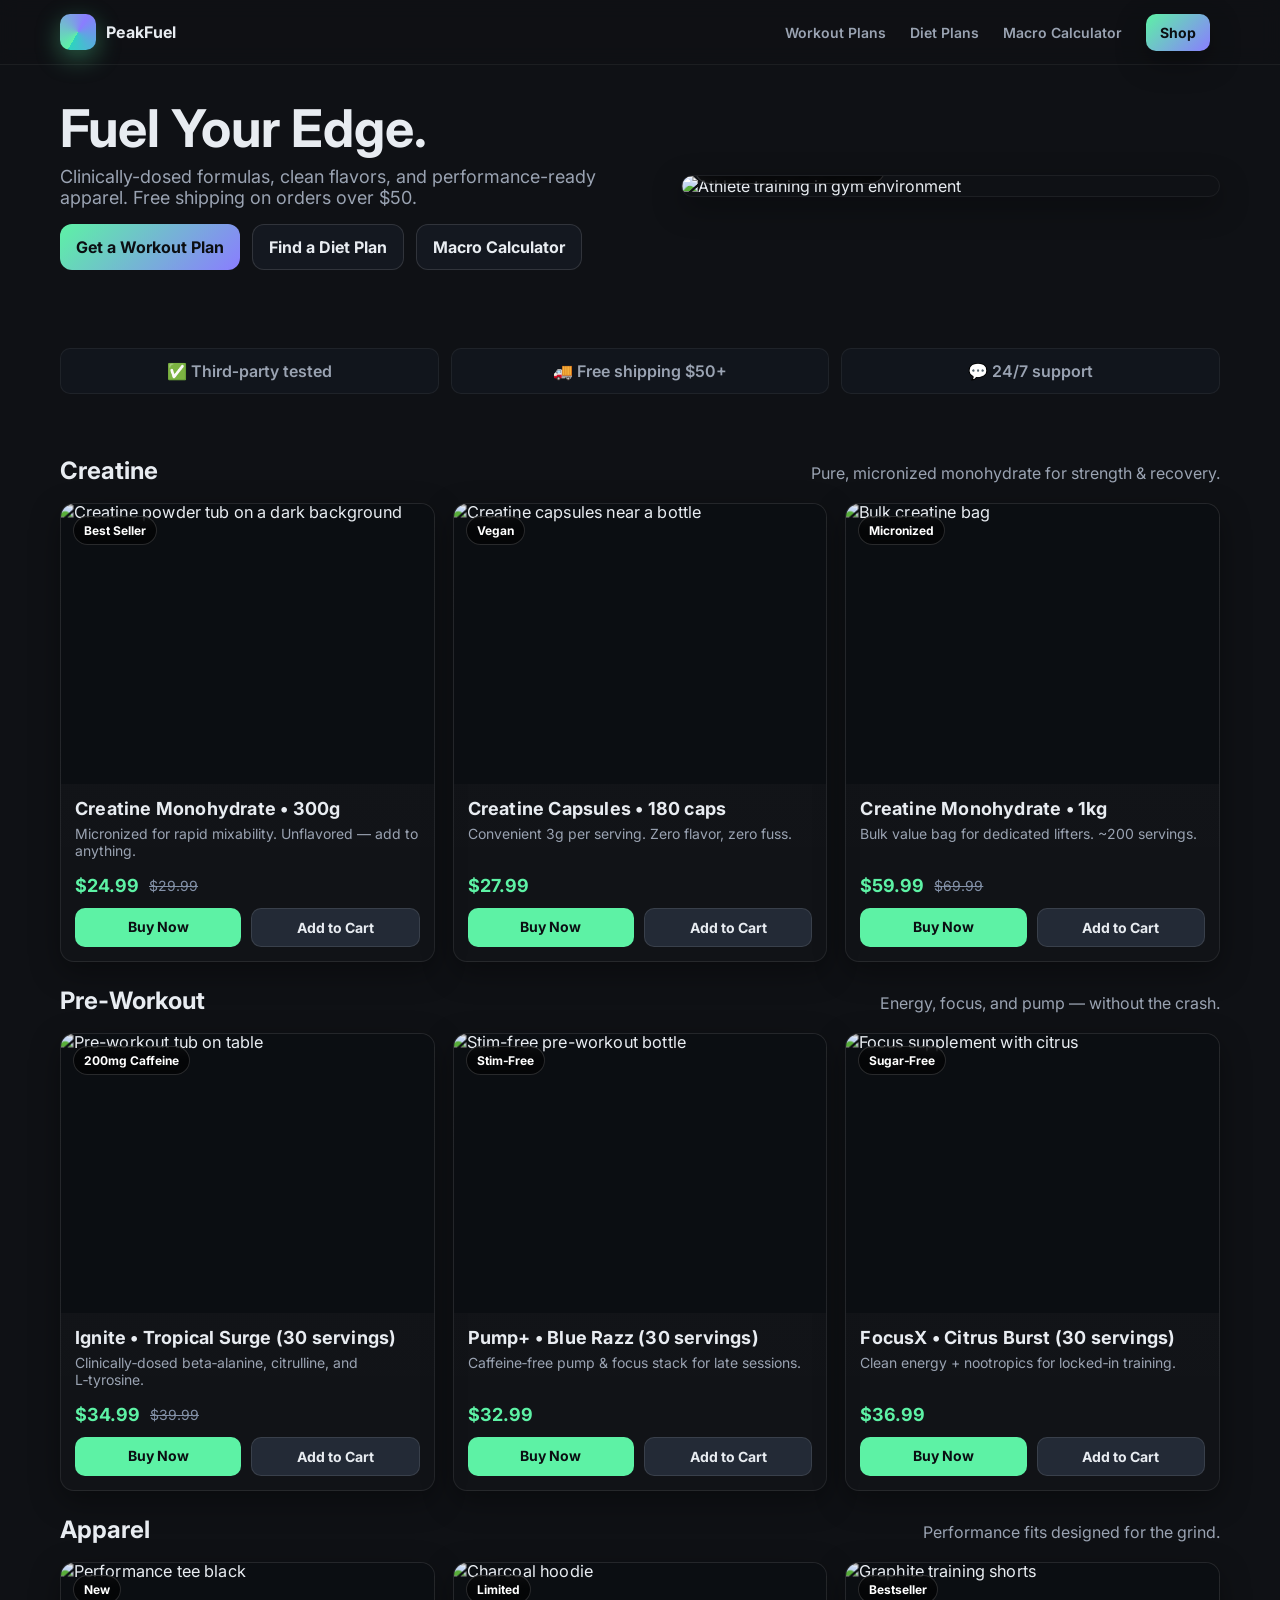
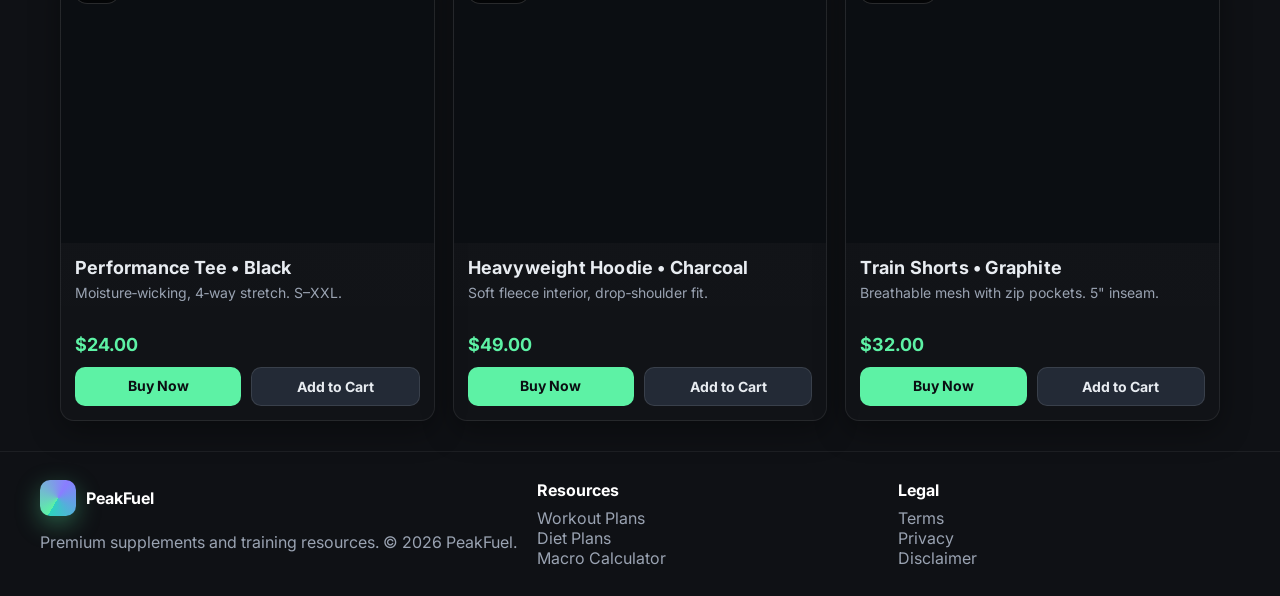
==== commit 7106ac2f: "Refactor HTML structure and update content" ====
--- a/index.html
+++ b/index.html
@@ -6,10 +6,10 @@
   <title>PeakFuel — Supplements, Workout & Diet Plans</title>
   <meta name="description" content="Premium creatine, pre-workout & apparel. Plus free workout programs, diet plans, and a macro calculator." />
   <!-- Fonts & CSS -->
-  <link rel="preconnect" href="https://fonts.googleapis.com" />
-  <link rel="preconnect" href="https://fonts.gstatic.com" crossorigin />
-  <link href="https://fonts.googleapis.com/css2?family=Inter:wght@400;600;700&display=swap" rel="stylesheet" />
-  <link rel="stylesheet" href="assets/base.css" />
+  <link rel="preconnect" href="https://fonts.googleapis.com">
+  <link rel="preconnect" href="https://fonts.gstatic.com" crossorigin>
+  <link href="https://fonts.googleapis.com/css2?family=Inter:wght@400;600;700&display=swap" rel="stylesheet">
+  <link rel="stylesheet" href="assets/base.css">
 </head>
 <body>
   <!-- Header -->
@@ -22,14 +22,14 @@
       <nav>
         <a href="workout.html">Workout Plans</a>
         <a href="diet.html">Diet Plans</a>
-        <a class="cta" href="macro.html">Macro Calculator</a>
-        <a href="#shop">Shop</a>
+        <a href="macro.html">Macro Calculator</a>
+        <a class="cta" href="index.html#shop">Shop</a>
       </nav>
     </div>
   </header>
 
   <!-- Hero -->
-  <section class="hero" id="shop">
+  <section class="hero" id="top">
     <div>
       <h1>Fuel Your Edge.</h1>
       <p>Clinically-dosed formulas, clean flavors, and performance-ready apparel. Free shipping on orders over $50.</p>
@@ -40,7 +40,7 @@
       </div>
     </div>
     <div class="hero-media">
-      <img alt="Gym scene with weights" src="https://images.unsplash.com/photo-1554344728-77cf90d9ed26?q=80&w=1600&auto=format&fit=crop" />
+      <img src="https://images.unsplash.com/photo-1554344728-77cf90d9ed26?q=80&w=1600&auto=format&fit=crop" alt="Athlete training in gym environment">
       <span class="badge">Trusted by 50,000+ athletes</span>
     </div>
   </section>
@@ -55,7 +55,7 @@
   </section>
 
   <!-- Products -->
-  <section id="creatine">
+  <section id="shop">
     <div class="section-head">
       <h2>Creatine</h2>
       <p>Pure, micronized monohydrate for strength & recovery.</p>
@@ -63,7 +63,7 @@
     <div class="grid">
       <article class="card">
         <div class="card-media">
-          <img alt="Creatine powder" src="https://images.unsplash.com/photo-1596568353524-4b1e07b3ebfe?q=80&w=1600&auto=format&fit=crop" />
+          <img src="https://images.unsplash.com/photo-1596568353524-4b1e07b3ebfe?q=80&w=1600&auto=format&fit=crop" alt="Creatine powder tub on a dark background">
           <span class="flag">Best Seller</span>
         </div>
         <div class="card-body">
@@ -79,7 +79,7 @@
 
       <article class="card">
         <div class="card-media">
-          <img alt="Supplement capsules" src="https://images.unsplash.com/photo-1593095948071-474c5cc2989a?q=80&w=1600&auto=format&fit=crop" />
+          <img src="https://images.unsplash.com/photo-1593095948071-474c5cc2989a?q=80&w=1600&auto=format&fit=crop" alt="Creatine capsules near a bottle">
           <span class="flag">Vegan</span>
         </div>
         <div class="card-body">
@@ -95,13 +95,121 @@
 
       <article class="card">
         <div class="card-media">
-          <img alt="Bulk creatine" src="https://images.unsplash.com/photo-1579722825300-c7c2f9a8fc52?q=80&w=1600&auto=format&fit=crop" />
+          <img src="https://images.unsplash.com/photo-1579722825300-c7c2f9a8fc52?q=80&w=1600&auto=format&fit=crop" alt="Bulk creatine bag">
           <span class="flag">Micronized</span>
         </div>
         <div class="card-body">
           <h3 class="title">Creatine Monohydrate • 1kg</h3>
           <p class="desc">Bulk value bag for dedicated lifters. ~200 servings.</p>
           <div class="price"><span class="now">$59.99</span><span class="old">$69.99</span></div>
+          <div class="actions-row">
+            <a class="pill buy" href="#">Buy Now</a>
+            <a class="pill cart" href="#">Add to Cart</a>
+          </div>
+        </div>
+      </article>
+    </div>
+
+    <div class="section-head" style="margin-top:24px">
+      <h2>Pre‑Workout</h2>
+      <p>Energy, focus, and pump — without the crash.</p>
+    </div>
+    <div class="grid">
+      <article class="card">
+        <div class="card-media">
+          <img src="https://images.unsplash.com/photo-1579126038374-6064e9370fbe?q=80&w=1600&auto=format&fit=crop" alt="Pre-workout tub on table">
+          <span class="flag">200mg Caffeine</span>
+        </div>
+        <div class="card-body">
+          <h3 class="title">Ignite • Tropical Surge (30 servings)</h3>
+          <p class="desc">Clinically‑dosed beta‑alanine, citrulline, and L‑tyrosine.</p>
+          <div class="price"><span class="now">$34.99</span><span class="old">$39.99</span></div>
+          <div class="actions-row">
+            <a class="pill buy" href="#">Buy Now</a>
+            <a class="pill cart" href="#">Add to Cart</a>
+          </div>
+        </div>
+      </article>
+
+      <article class="card">
+        <div class="card-media">
+          <img src="https://images.unsplash.com/photo-1562774053-701939374585?q=80&w=1600&auto=format&fit=crop" alt="Stim-free pre-workout bottle">
+          <span class="flag">Stim‑Free</span>
+        </div>
+        <div class="card-body">
+          <h3 class="title">Pump+ • Blue Razz (30 servings)</h3>
+          <p class="desc">Caffeine‑free pump & focus stack for late sessions.</p>
+          <div class="price"><span class="now">$32.99</span></div>
+          <div class="actions-row">
+            <a class="pill buy" href="#">Buy Now</a>
+            <a class="pill cart" href="#">Add to Cart</a>
+          </div>
+        </div>
+      </article>
+
+      <article class="card">
+        <div class="card-media">
+          <img src="https://images.unsplash.com/photo-1519681393784-d120267933ba?q=80&w=1600&auto=format&fit=crop" alt="Focus supplement with citrus">
+          <span class="flag">Sugar‑Free</span>
+        </div>
+        <div class="card-body">
+          <h3 class="title">FocusX • Citrus Burst (30 servings)</h3>
+          <p class="desc">Clean energy + nootropics for locked‑in training.</p>
+          <div class="price"><span class="now">$36.99</span></div>
+          <div class="actions-row">
+            <a class="pill buy" href="#">Buy Now</a>
+            <a class="pill cart" href="#">Add to Cart</a>
+          </div>
+        </div>
+      </article>
+    </div>
+
+    <div class="section-head" style="margin-top:24px">
+      <h2>Apparel</h2>
+      <p>Performance fits designed for the grind.</p>
+    </div>
+    <div class="grid">
+      <article class="card">
+        <div class="card-media">
+          <img src="https://images.unsplash.com/photo-1520975922284-5f61f1b6f82e?q=80&w=1600&auto=format&fit=crop" alt="Performance tee black">
+          <span class="flag">New</span>
+        </div>
+        <div class="card-body">
+          <h3 class="title">Performance Tee • Black</h3>
+          <p class="desc">Moisture‑wicking, 4‑way stretch. S–XXL.</p>
+          <div class="price"><span class="now">$24.00</span></div>
+          <div class="actions-row">
+            <a class="pill buy" href="#">Buy Now</a>
+            <a class="pill cart" href="#">Add to Cart</a>
+          </div>
+        </div>
+      </article>
+
+      <article class="card">
+        <div class="card-media">
+          <img src="https://images.unsplash.com/photo-1549570652-97324981a6fd?q=80&w=1600&auto=format&fit=crop" alt="Charcoal hoodie">
+          <span class="flag">Limited</span>
+        </div>
+        <div class="card-body">
+          <h3 class="title">Heavyweight Hoodie • Charcoal</h3>
+          <p class="desc">Soft fleece interior, drop‑shoulder fit.</p>
+          <div class="price"><span class="now">$49.00</span></div>
+          <div class="actions-row">
+            <a class="pill buy" href="#">Buy Now</a>
+            <a class="pill cart" href="#">Add to Cart</a>
+          </div>
+        </div>
+      </article>
+
+      <article class="card">
+        <div class="card-media">
+          <img src="https://images.unsplash.com/photo-1520975960059-4f0c88f954a7?q=80&w=1600&auto=format&fit=crop" alt="Graphite training shorts">
+          <span class="flag">Bestseller</span>
+        </div>
+        <div class="card-body">
+          <h3 class="title">Train Shorts • Graphite</h3>
+          <p class="desc">Breathable mesh with zip pockets. 5&quot; inseam.</p>
+          <div class="price"><span class="now">$32.00</span></div>
           <div class="actions-row">
             <a class="pill buy" href="#">Buy Now</a>
             <a class="pill cart" href="#">Add to Cart</a>
--- a/assets/base.css
+++ b/assets/base.css
@@ -6,14 +6,18 @@
   --text:#e8ecf1;
   --brand:#5df2a5;
   --brand-2:#8a7dff;
+  --danger:#ff6b6b;
   --shadow: 0 10px 30px rgba(0,0,0,.35);
   --radius:14px;
   --radius-sm:10px;
   --max:1200px;
 }
 
-*{box-sizing:border-box} html,body{margin:0;padding:0;background:var(--bg);color:var(--text);font-family:Inter, system-ui, -apple-system, Segoe UI, Roboto, Arial, sans-serif;}
+*{box-sizing:border-box}
+html,body{margin:0;padding:0;background:var(--bg);color:var(--text);font-family:Inter, system-ui, -apple-system, Segoe UI, Roboto, Arial, sans-serif;}
+img{max-width:100%;display:block}
 
+/* Header */
 header{position:sticky;top:0;z-index:999;backdrop-filter:blur(10px);background:rgba(15,17,21,.6);border-bottom:1px solid rgba(255,255,255,.06)}
 .nav{max-width:var(--max);margin:0 auto;padding:14px 20px;display:flex;align-items:center;justify-content:space-between;gap:12px}
 .brand{display:flex;align-items:center;gap:10px;text-decoration:none;color:var(--text)}
@@ -23,22 +27,24 @@
 nav a:hover{color:var(--text)}
 .cta{background:linear-gradient(135deg, var(--brand), var(--brand-2));color:#0b0e12;padding:10px 14px;border-radius:10px;text-decoration:none;font-weight:700;box-shadow:var(--shadow)}
 
+/* Hero */
+.hero{max-width:var(--max);margin:12px auto 0;padding: 24px 20px;display:grid;grid-template-columns:1.05fr .95fr;gap:26px;align-items:center}
+.hero h1{font-size:clamp(28px,5vw,52px);line-height:1.06;margin:0 0 10px}
+.hero p{color:var(--muted);margin:0 0 16px;font-size:clamp(14px,2.2vw,18px)}
+.hero .actions{display:flex;gap:12px;flex-wrap:wrap}
+.btn{display:inline-flex;align-items:center;gap:8px;padding:12px 16px;border-radius:12px;border:1px solid rgba(255,255,255,.12);color:var(--text);text-decoration:none;font-weight:700;background:#141820;cursor:pointer}
+.btn:hover{border-color:rgba(255,255,255,.25)}
+.btn.primary{background:linear-gradient(135deg, var(--brand), var(--brand-2));color:#0b0e12;border:none}
+.hero-media{border-radius:var(--radius);overflow:hidden;box-shadow:var(--shadow);position:relative;border:1px solid rgba(255,255,255,.06)}
+.badge{position:absolute;bottom:12px;left:12px;background:rgba(0,0,0,.6);border:1px solid rgba(255,255,255,.15);color:#d3ffe7;padding:8px 12px;border-radius:999px;font-size:12px;font-weight:700;backdrop-filter:blur(6px)}
+
+/* Sections */
 section{max-width:var(--max);margin: 18px auto 8px; padding: 18px 20px}
 .section-head{display:flex;align-items:baseline;justify-content:space-between;gap:12px;margin:8px 0 18px}
 .section-head h2{margin:0;font-size:24px}
 .section-head p{margin:0;color:var(--muted)}
 
-.hero{max-width:var(--max);margin:12px auto 0;padding: 24px 20px;display:grid;grid-template-columns:1.05fr .95fr;gap:26px;align-items:center}
-.hero h1{font-size:clamp(28px,5vw,52px);line-height:1.06;margin:0 0 10px}
-.hero p{color:var(--muted);margin:0 0 16px;font-size:clamp(14px,2.2vw,18px)}
-.hero .actions{display:flex;gap:12px;flex-wrap:wrap}
-.btn{display:inline-flex;align-items:center;gap:8px;padding:12px 16px;border-radius:12px;border:1px solid rgba(255,255,255,.12);color:var(--text);text-decoration:none;font-weight:700;background:#141820}
-.btn:hover{border-color:rgba(255,255,255,.25)}
-.btn.primary{background:linear-gradient(135deg, var(--brand), var(--brand-2));color:#0b0e12;border:none}
-.hero-media{border-radius:var(--radius);overflow:hidden;box-shadow:var(--shadow);position:relative;border:1px solid rgba(255,255,255,.06)}
-.hero-media img{width:100%;height:100%;object-fit:cover;display:block}
-.badge{position:absolute;bottom:12px;left:12px;background:rgba(0,0,0,.6);border:1px solid rgba(255,255,255,.15);color:#d3ffe7;padding:8px 12px;border-radius:999px;font-size:12px;font-weight:700;backdrop-filter:blur(6px)}
-
+/* Grid & Cards */
 .grid{display:grid;grid-template-columns:repeat(3,1fr);gap:18px}
 @media (max-width: 960px){ .hero{grid-template-columns:1fr}.grid{grid-template-columns:repeat(2,1fr)} }
 @media (max-width: 640px){ .grid{grid-template-columns:1fr} }
@@ -59,15 +65,25 @@
 .pill.buy{background:var(--brand);color:#0b0e12}
 .pill.cart{background:#232a36;color:var(--text);border:1px solid rgba(255,255,255,.1)}
 
+/* USP */
 .usp{display:grid;grid-template-columns:repeat(3,1fr);gap:12px;margin:18px 0 0}
 .usp>div{background:#11151c;border:1px solid rgba(255,255,255,.06);border-radius:var(--radius-sm);padding:12px;text-align:center;color:var(--muted);font-weight:600}
 @media (max-width:640px){.usp{grid-template-columns:1fr}}
 
+/* Footer */
 footer{border-top:1px solid rgba(255,255,255,.06);padding:28px 20px;margin-top:12px;color:var(--muted)}
 .footer-inner{max-width:var(--max);margin:0 auto;display:grid;grid-template-columns:1.4fr 1fr 1fr;gap:18px}
 .footer-inner a{color:var(--muted);text-decoration:none}
 .footer-inner a:hover{color:var(--text)}
 @media (max-width:880px){.footer-inner{grid-template-columns:1fr}}
 
+/* Utilities */
 .small{font-size:13px;color:var(--muted)}
 h3.section-title{margin:8px 0 4px}
+
+/* Breadcrumb + Back button */
+.breadcrumb{margin:4px 0 10px}
+.backwrap{max-width:var(--max);margin:8px auto 0;padding:0 20px 4px}
+.backbtn{background:#232a36;color:var(--text);border:1px solid rgba(255,255,255,.12)}
+.backbtn:hover{border-color:rgba(255,255,255,.25)}
+``
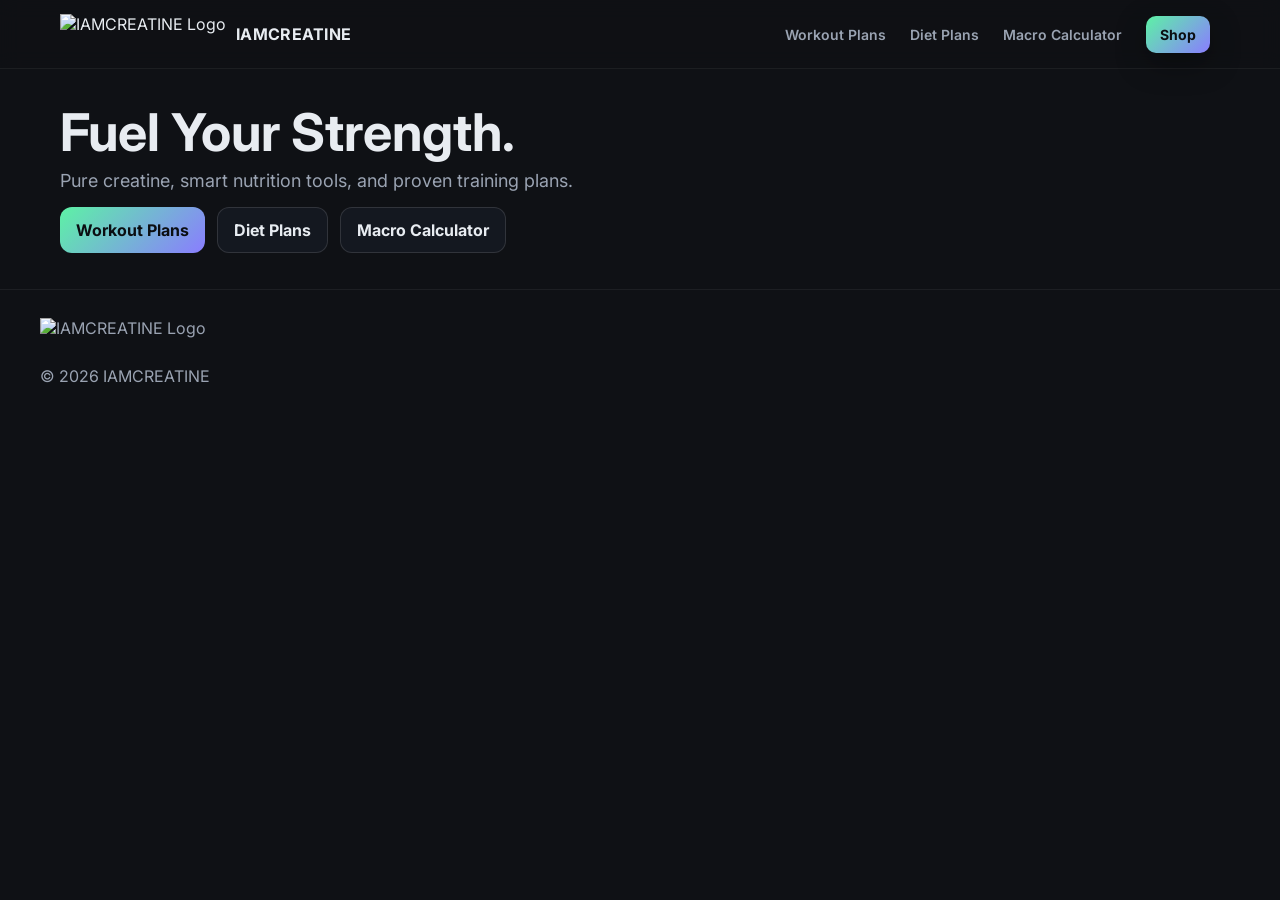
==== commit 3d27598e: "Update index.html" ====
--- a/index.html
+++ b/index.html
@@ -3,247 +3,53 @@
 <head>
   <meta charset="UTF-8" />
   <meta name="viewport" content="width=device-width, initial-scale=1" />
-  <title>PeakFuel — Supplements, Workout & Diet Plans</title>
-  <meta name="description" content="Premium creatine, pre-workout & apparel. Plus free workout programs, diet plans, and a macro calculator." />
-  <!-- Fonts & CSS -->
+  <title>IAMCREATINE — Supplements, Workout & Diet Plans</title>
+  <meta name="description" content="Premium creatine, workout plans, diet plans, and a macro calculator." />
   <link rel="preconnect" href="https://fonts.googleapis.com">
   <link rel="preconnect" href="https://fonts.gstatic.com" crossorigin>
   <link href="https://fonts.googleapis.com/css2?family=Inter:wght@400;600;700&display=swap" rel="stylesheet">
   <link rel="stylesheet" href="assets/base.css">
 </head>
+
 <body>
-  <!-- Header -->
-  <header>
-    <div class="nav">
-      <a class="brand" href="index.html">
-        <span class="logo" aria-hidden="true"></span>
-        <strong>PeakFuel</strong>
-      </a>
-      <nav>
-        <a href="workout.html">Workout Plans</a>
-        <a href="diet.html">Diet Plans</a>
-        <a href="macro.html">Macro Calculator</a>
-        <a class="cta" href="index.html#shop">Shop</a>
-      </nav>
+<header>
+  <div class="nav">
+    <a class="brand" href="index.html">
+      <img src="assets/logo.png" alt="IAMCREATINE Logo" style="height:40px;width:auto;">
+      <strong>IAMCREATINE</strong>
+    </a>
+    <nav>
+      <a href="workout.html">Workout Plans</a>
+      <a href="diet.html">Diet Plans</a>
+      <a href="macro.html">Macro Calculator</a>
+      <a class="cta" href="#shop">Shop</a>
+    </nav>
+  </div>
+</header>
+
+<section class="hero">
+  <div>
+    <h1>Fuel Your Strength.</h1>
+    <p>Pure creatine, smart nutrition tools, and proven training plans.</p>
+    <div class="actions">
+      <a class="btn primary" href="workout.html">Workout Plans</a>
+      <a class="btn" href="diet.html">Diet Plans</a>
+      <a class="btn" href="macro.html">Macro Calculator</a>
     </div>
-  </header>
+  </div>
+</section>
 
-  <!-- Hero -->
-  <section class="hero" id="top">
+<footer>
+  <div class="footer-inner">
     <div>
-      <h1>Fuel Your Edge.</h1>
-      <p>Clinically-dosed formulas, clean flavors, and performance-ready apparel. Free shipping on orders over $50.</p>
-      <div class="actions">
-        <a class="btn primary" href="workout.html">Get a Workout Plan</a>
-        <a class="btn" href="diet.html">Find a Diet Plan</a>
-        <a class="btn" href="macro.html">Macro Calculator</a>
-      </div>
+      <img src="assets/logo.png" alt="IAMCREATINE Logo" style="height:32px">
+      <p>© <span id="year"></span> IAMCREATINE</p>
     </div>
-    <div class="hero-media">
-      <img src="https://images.unsplash.com/photo-1554344728-77cf90d9ed26?q=80&w=1600&auto=format&fit=crop" alt="Athlete training in gym environment">
-      <span class="badge">Trusted by 50,000+ athletes</span>
-    </div>
-  </section>
+  </div>
+</footer>
 
-  <!-- USPs -->
-  <section>
-    <div class="usp">
-      <div>✅ Third‑party tested</div>
-      <div>🚚 Free shipping $50+</div>
-      <div>💬 24/7 support</div>
-    </div>
-  </section>
-
-  <!-- Products -->
-  <section id="shop">
-    <div class="section-head">
-      <h2>Creatine</h2>
-      <p>Pure, micronized monohydrate for strength & recovery.</p>
-    </div>
-    <div class="grid">
-      <article class="card">
-        <div class="card-media">
-          <img src="https://images.unsplash.com/photo-1596568353524-4b1e07b3ebfe?q=80&w=1600&auto=format&fit=crop" alt="Creatine powder tub on a dark background">
-          <span class="flag">Best Seller</span>
-        </div>
-        <div class="card-body">
-          <h3 class="title">Creatine Monohydrate • 300g</h3>
-          <p class="desc">Micronized for rapid mixability. Unflavored — add to anything.</p>
-          <div class="price"><span class="now">$24.99</span><span class="old">$29.99</span></div>
-          <div class="actions-row">
-            <a class="pill buy" href="#">Buy Now</a>
-            <a class="pill cart" href="#">Add to Cart</a>
-          </div>
-        </div>
-      </article>
-
-      <article class="card">
-        <div class="card-media">
-          <img src="https://images.unsplash.com/photo-1593095948071-474c5cc2989a?q=80&w=1600&auto=format&fit=crop" alt="Creatine capsules near a bottle">
-          <span class="flag">Vegan</span>
-        </div>
-        <div class="card-body">
-          <h3 class="title">Creatine Capsules • 180 caps</h3>
-          <p class="desc">Convenient 3g per serving. Zero flavor, zero fuss.</p>
-          <div class="price"><span class="now">$27.99</span></div>
-          <div class="actions-row">
-            <a class="pill buy" href="#">Buy Now</a>
-            <a class="pill cart" href="#">Add to Cart</a>
-          </div>
-        </div>
-      </article>
-
-      <article class="card">
-        <div class="card-media">
-          <img src="https://images.unsplash.com/photo-1579722825300-c7c2f9a8fc52?q=80&w=1600&auto=format&fit=crop" alt="Bulk creatine bag">
-          <span class="flag">Micronized</span>
-        </div>
-        <div class="card-body">
-          <h3 class="title">Creatine Monohydrate • 1kg</h3>
-          <p class="desc">Bulk value bag for dedicated lifters. ~200 servings.</p>
-          <div class="price"><span class="now">$59.99</span><span class="old">$69.99</span></div>
-          <div class="actions-row">
-            <a class="pill buy" href="#">Buy Now</a>
-            <a class="pill cart" href="#">Add to Cart</a>
-          </div>
-        </div>
-      </article>
-    </div>
-
-    <div class="section-head" style="margin-top:24px">
-      <h2>Pre‑Workout</h2>
-      <p>Energy, focus, and pump — without the crash.</p>
-    </div>
-    <div class="grid">
-      <article class="card">
-        <div class="card-media">
-          <img src="https://images.unsplash.com/photo-1579126038374-6064e9370fbe?q=80&w=1600&auto=format&fit=crop" alt="Pre-workout tub on table">
-          <span class="flag">200mg Caffeine</span>
-        </div>
-        <div class="card-body">
-          <h3 class="title">Ignite • Tropical Surge (30 servings)</h3>
-          <p class="desc">Clinically‑dosed beta‑alanine, citrulline, and L‑tyrosine.</p>
-          <div class="price"><span class="now">$34.99</span><span class="old">$39.99</span></div>
-          <div class="actions-row">
-            <a class="pill buy" href="#">Buy Now</a>
-            <a class="pill cart" href="#">Add to Cart</a>
-          </div>
-        </div>
-      </article>
-
-      <article class="card">
-        <div class="card-media">
-          <img src="https://images.unsplash.com/photo-1562774053-701939374585?q=80&w=1600&auto=format&fit=crop" alt="Stim-free pre-workout bottle">
-          <span class="flag">Stim‑Free</span>
-        </div>
-        <div class="card-body">
-          <h3 class="title">Pump+ • Blue Razz (30 servings)</h3>
-          <p class="desc">Caffeine‑free pump & focus stack for late sessions.</p>
-          <div class="price"><span class="now">$32.99</span></div>
-          <div class="actions-row">
-            <a class="pill buy" href="#">Buy Now</a>
-            <a class="pill cart" href="#">Add to Cart</a>
-          </div>
-        </div>
-      </article>
-
-      <article class="card">
-        <div class="card-media">
-          <img src="https://images.unsplash.com/photo-1519681393784-d120267933ba?q=80&w=1600&auto=format&fit=crop" alt="Focus supplement with citrus">
-          <span class="flag">Sugar‑Free</span>
-        </div>
-        <div class="card-body">
-          <h3 class="title">FocusX • Citrus Burst (30 servings)</h3>
-          <p class="desc">Clean energy + nootropics for locked‑in training.</p>
-          <div class="price"><span class="now">$36.99</span></div>
-          <div class="actions-row">
-            <a class="pill buy" href="#">Buy Now</a>
-            <a class="pill cart" href="#">Add to Cart</a>
-          </div>
-        </div>
-      </article>
-    </div>
-
-    <div class="section-head" style="margin-top:24px">
-      <h2>Apparel</h2>
-      <p>Performance fits designed for the grind.</p>
-    </div>
-    <div class="grid">
-      <article class="card">
-        <div class="card-media">
-          <img src="https://images.unsplash.com/photo-1520975922284-5f61f1b6f82e?q=80&w=1600&auto=format&fit=crop" alt="Performance tee black">
-          <span class="flag">New</span>
-        </div>
-        <div class="card-body">
-          <h3 class="title">Performance Tee • Black</h3>
-          <p class="desc">Moisture‑wicking, 4‑way stretch. S–XXL.</p>
-          <div class="price"><span class="now">$24.00</span></div>
-          <div class="actions-row">
-            <a class="pill buy" href="#">Buy Now</a>
-            <a class="pill cart" href="#">Add to Cart</a>
-          </div>
-        </div>
-      </article>
-
-      <article class="card">
-        <div class="card-media">
-          <img src="https://images.unsplash.com/photo-1549570652-97324981a6fd?q=80&w=1600&auto=format&fit=crop" alt="Charcoal hoodie">
-          <span class="flag">Limited</span>
-        </div>
-        <div class="card-body">
-          <h3 class="title">Heavyweight Hoodie • Charcoal</h3>
-          <p class="desc">Soft fleece interior, drop‑shoulder fit.</p>
-          <div class="price"><span class="now">$49.00</span></div>
-          <div class="actions-row">
-            <a class="pill buy" href="#">Buy Now</a>
-            <a class="pill cart" href="#">Add to Cart</a>
-          </div>
-        </div>
-      </article>
-
-      <article class="card">
-        <div class="card-media">
-          <img src="https://images.unsplash.com/photo-1520975960059-4f0c88f954a7?q=80&w=1600&auto=format&fit=crop" alt="Graphite training shorts">
-          <span class="flag">Bestseller</span>
-        </div>
-        <div class="card-body">
-          <h3 class="title">Train Shorts • Graphite</h3>
-          <p class="desc">Breathable mesh with zip pockets. 5&quot; inseam.</p>
-          <div class="price"><span class="now">$32.00</span></div>
-          <div class="actions-row">
-            <a class="pill buy" href="#">Buy Now</a>
-            <a class="pill cart" href="#">Add to Cart</a>
-          </div>
-        </div>
-      </article>
-    </div>
-  </section>
-
-  <!-- Footer -->
-  <footer>
-    <div class="footer-inner">
-      <div>
-        <div style="display:flex;align-items:center;gap:10px;margin-bottom:8px">
-          <span class="logo" aria-hidden="true"></span>
-          <strong style="color:#fff">PeakFuel</strong>
-        </div>
-        <p>Premium supplements and training resources. © <span id="year"></span> PeakFuel.</p>
-      </div>
-      <div>
-        <h4 style="margin:0 0 8px;color:#fff">Resources</h4>
-        <a href="workout.html">Workout Plans</a><br/>
-        <a href="diet.html">Diet Plans</a><br/>
-        <a href="macro.html">Macro Calculator</a>
-      </div>
-      <div>
-        <h4 style="margin:0 0 8px;color:#fff">Legal</h4>
-        <a href="#">Terms</a><br/>
-        <a href="#">Privacy</a><br/>
-        <a href="#">Disclaimer</a>
-      </div>
-    </div>
-  </footer>
-
-  <script>document.getElementById('year').textContent=new Date().getFullYear();</script>
+<script>
+  document.getElementById('year').textContent = new Date().getFullYear();
+</script>
 </body>
 </html>
--- a/assets/base.css
+++ b/assets/base.css
@@ -87,3 +87,28 @@
 .backbtn{background:#232a36;color:var(--text);border:1px solid rgba(255,255,255,.12)}
 .backbtn:hover{border-color:rgba(255,255,255,.25)}
 ``
+
+/* --- More menu (compact popover) --- */
+.more-wrap { max-width: var(--max); margin: 8px auto 24px; padding: 0 20px; position: relative; }
+.more-btn { position: relative; }
+.more-menu {
+  position: absolute; z-index: 10;
+  top: 44px; left: 20px; /* aligns with padding */
+  background: #0f131a;
+  border: 1px solid rgba(255,255,255,.12);
+  border-radius: 12px;
+  box-shadow: var(--shadow);
+  min-width: 220px;
+  padding: 8px;
+  display: none;
+}
+.more-menu a {
+  display: block;
+  color: var(--text);
+  text-decoration: none;
+  padding: 10px 12px;
+  border-radius: 8px;
+  font-weight: 600;
+}
+.more-menu a:hover { background: #171a21; }
+.more-menu.open { display: block; }
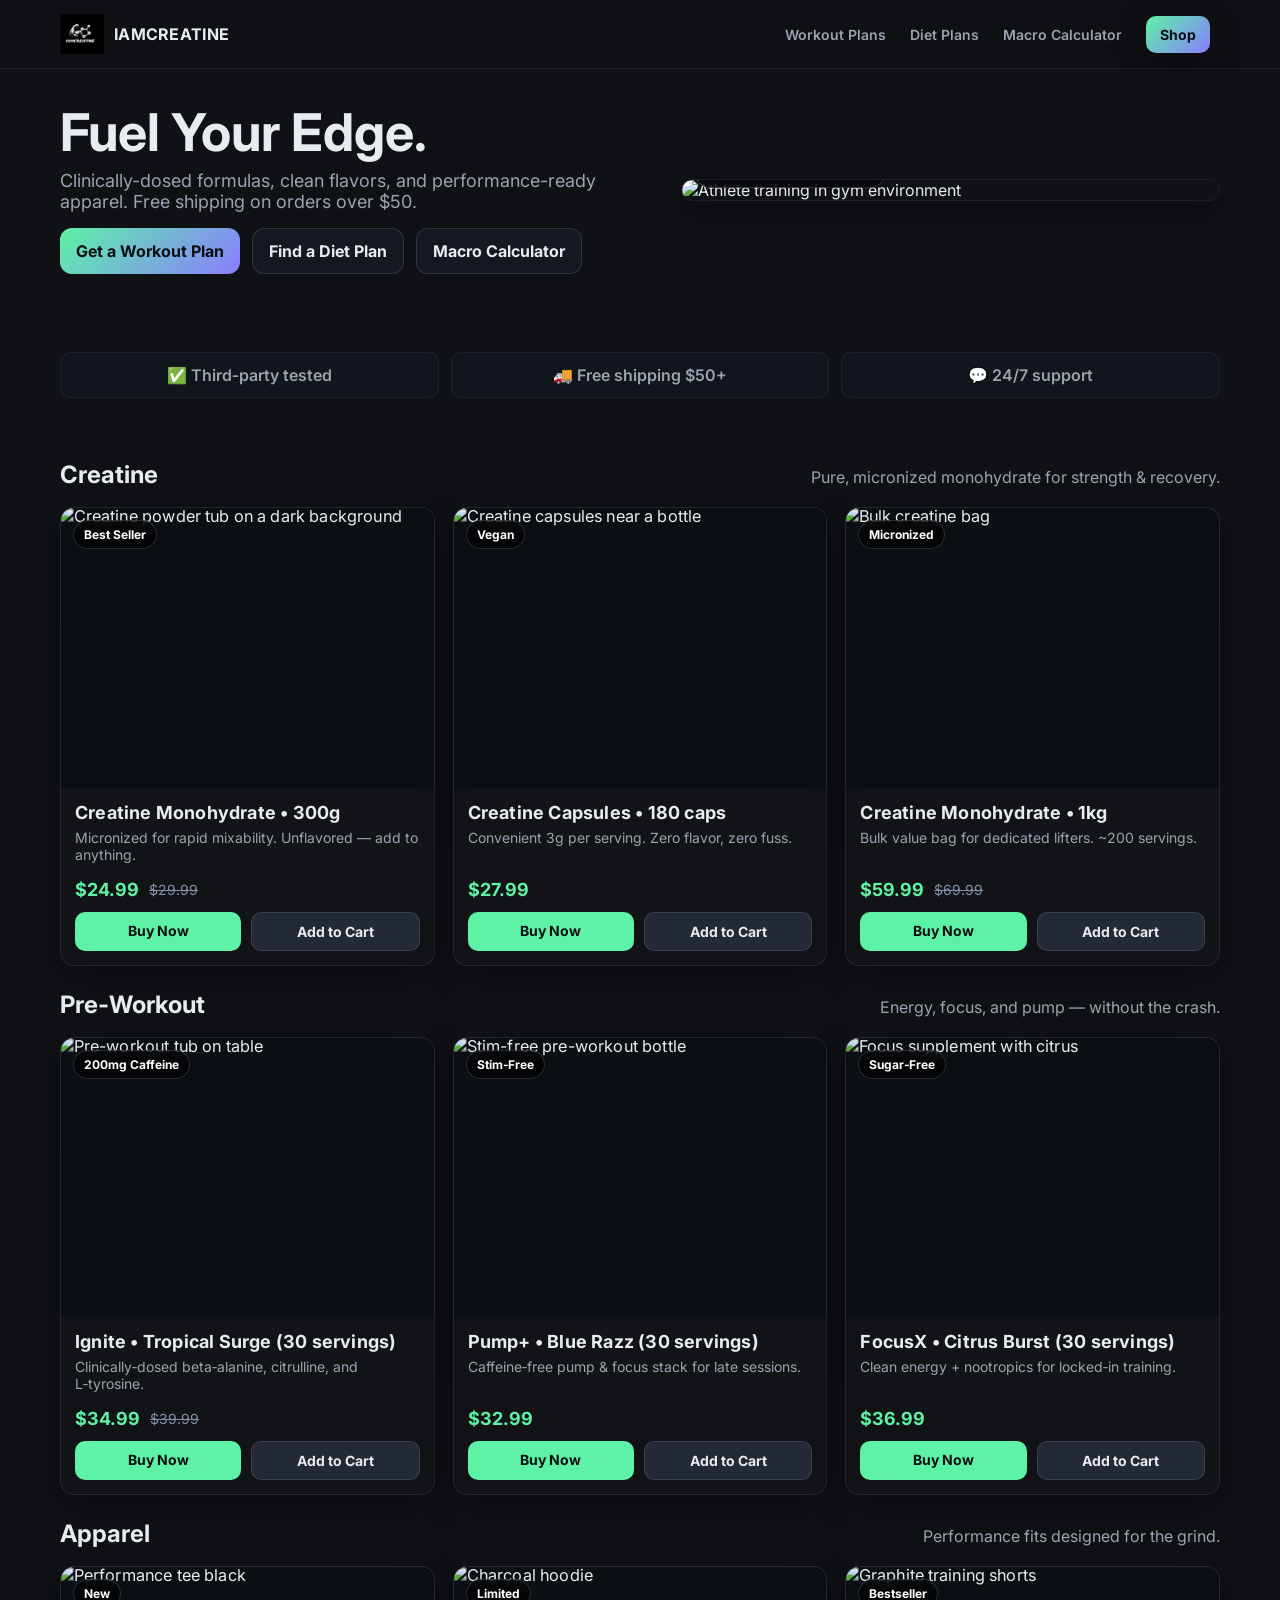
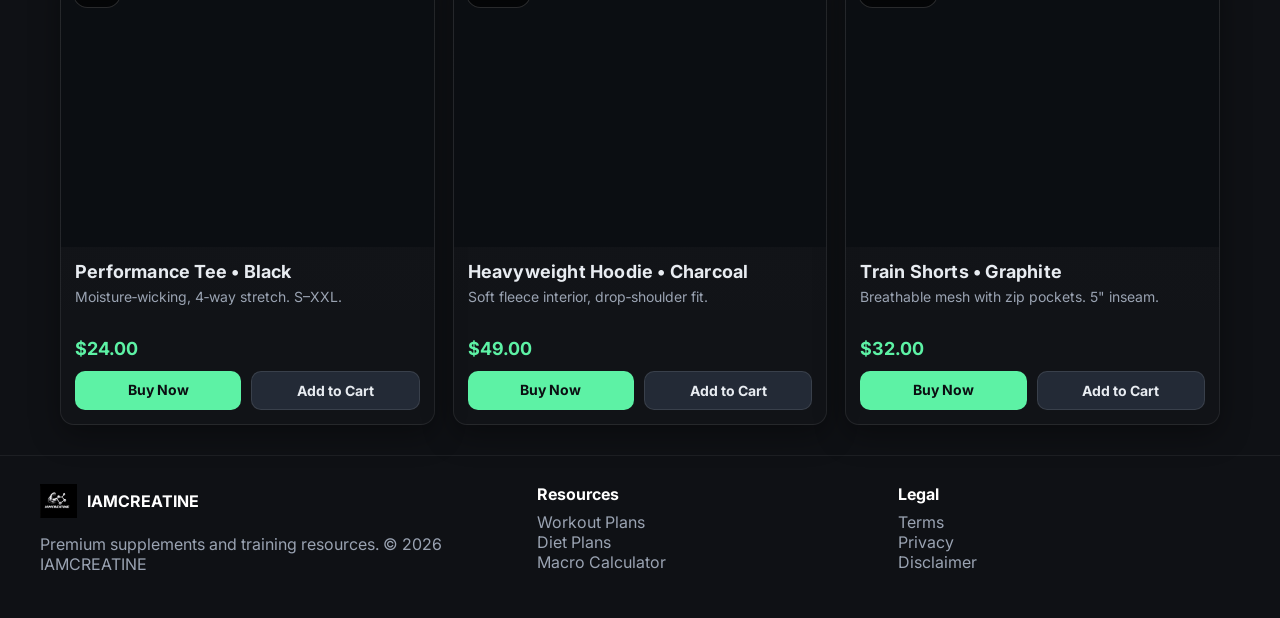
==== commit 6ee8fb36: "Update index.html" ====
--- a/index.html
+++ b/index.html
@@ -4,52 +4,254 @@
   <meta charset="UTF-8" />
   <meta name="viewport" content="width=device-width, initial-scale=1" />
   <title>IAMCREATINE — Supplements, Workout & Diet Plans</title>
-  <meta name="description" content="Premium creatine, workout plans, diet plans, and a macro calculator." />
+  <meta name="description" content="Premium creatine, pre-workout & apparel. Plus free workout programs, diet plans, and a macro calculator." />
+  <!-- Fonts & CSS -->
   <link rel="preconnect" href="https://fonts.googleapis.com">
   <link rel="preconnect" href="https://fonts.gstatic.com" crossorigin>
   <link href="https://fonts.googleapis.com/css2?family=Inter:wght@400;600;700&display=swap" rel="stylesheet">
   <link rel="stylesheet" href="assets/base.css">
 </head>
-
 <body>
-<header>
-  <div class="nav">
-    <a class="brand" href="index.html">
-      <img src="assets/logo.png" alt="IAMCREATINE Logo" style="height:40px;width:auto;">
+  <!-- Header -->
+  <header>
+    <div class="nav">
+    <a class="brand" href="index.html" style="display:flex;align-items:center;gap:10px;">
+      <img
+        src="assets/logo.png"
+        alt="IAMCREATINE Logo"
+        style="height:40px;width:auto;"
+      >
       <strong>IAMCREATINE</strong>
     </a>
-    <nav>
-      <a href="workout.html">Workout Plans</a>
-      <a href="diet.html">Diet Plans</a>
-      <a href="macro.html">Macro Calculator</a>
-      <a class="cta" href="#shop">Shop</a>
-    </nav>
-  </div>
-</header>
-
-<section class="hero">
-  <div>
-    <h1>Fuel Your Strength.</h1>
-    <p>Pure creatine, smart nutrition tools, and proven training plans.</p>
-    <div class="actions">
-      <a class="btn primary" href="workout.html">Workout Plans</a>
-      <a class="btn" href="diet.html">Diet Plans</a>
-      <a class="btn" href="macro.html">Macro Calculator</a>
-    </div>
-  </div>
-</section>
-
-<footer>
-  <div class="footer-inner">
+      <nav>
+        <a href="workout.html">Workout Plans</a>
+        <a href="diet.html">Diet Plans</a>
+        <a href="macro.html">Macro Calculator</a>
+        <a class="cta" href="index.html#shop">Shop</a>
+      </nav>
+    </div>
+  </header>
+
+  <!-- Hero -->
+  <section class="hero" id="top">
     <div>
-      <img src="assets/logo.png" alt="IAMCREATINE Logo" style="height:32px">
-      <p>© <span id="year"></span> IAMCREATINE</p>
-    </div>
-  </div>
-</footer>
-
-<script>
-  document.getElementById('year').textContent = new Date().getFullYear();
-</script>
+      <h1>Fuel Your Edge.</h1>
+      <p>Clinically-dosed formulas, clean flavors, and performance-ready apparel. Free shipping on orders over $50.</p>
+      <div class="actions">
+        <a class="btn primary" href="workout.html">Get a Workout Plan</a>
+        <a class="btn" href="diet.html">Find a Diet Plan</a>
+        <a class="btn" href="macro.html">Macro Calculator</a>
+      </div>
+    </div>
+    <div class="hero-media">
+      <img src="https://images.unsplash.com/photo-1554344728-77cf90d9ed26?q=80&w=1600&auto=format&fit=crop" alt="Athlete training in gym environment">
+      <span class="badge">Trusted by 50,000+ athletes</span>
+    </div>
+  </section>
+
+  <!-- USPs -->
+  <section>
+    <div class="usp">
+      <div>✅ Third‑party tested</div>
+      <div>🚚 Free shipping $50+</div>
+      <div>💬 24/7 support</div>
+    </div>
+  </section>
+
+  <!-- Products -->
+  <section id="shop">
+    <div class="section-head">
+      <h2>Creatine</h2>
+      <p>Pure, micronized monohydrate for strength & recovery.</p>
+    </div>
+    <div class="grid">
+      <article class="card">
+        <div class="card-media">
+          <img src="https://images.unsplash.com/photo-1596568353524-4b1e07b3ebfe?q=80&w=1600&auto=format&fit=crop" alt="Creatine powder tub on a dark background">
+          <span class="flag">Best Seller</span>
+        </div>
+        <div class="card-body">
+          <h3 class="title">Creatine Monohydrate • 300g</h3>
+          <p class="desc">Micronized for rapid mixability. Unflavored — add to anything.</p>
+          <div class="price"><span class="now">$24.99</span><span class="old">$29.99</span></div>
+          <div class="actions-row">
+            <a class="pill buy" href="#">Buy Now</a>
+            <a class="pill cart" href="#">Add to Cart</a>
+          </div>
+        </div>
+      </article>
+
+      <article class="card">
+        <div class="card-media">
+          <img src="https://images.unsplash.com/photo-1593095948071-474c5cc2989a?q=80&w=1600&auto=format&fit=crop" alt="Creatine capsules near a bottle">
+          <span class="flag">Vegan</span>
+        </div>
+        <div class="card-body">
+          <h3 class="title">Creatine Capsules • 180 caps</h3>
+          <p class="desc">Convenient 3g per serving. Zero flavor, zero fuss.</p>
+          <div class="price"><span class="now">$27.99</span></div>
+          <div class="actions-row">
+            <a class="pill buy" href="#">Buy Now</a>
+            <a class="pill cart" href="#">Add to Cart</a>
+          </div>
+        </div>
+      </article>
+
+      <article class="card">
+        <div class="card-media">
+          <img src="https://images.unsplash.com/photo-1579722825300-c7c2f9a8fc52?q=80&w=1600&auto=format&fit=crop" alt="Bulk creatine bag">
+          <span class="flag">Micronized</span>
+        </div>
+        <div class="card-body">
+          <h3 class="title">Creatine Monohydrate • 1kg</h3>
+          <p class="desc">Bulk value bag for dedicated lifters. ~200 servings.</p>
+          <div class="price"><span class="now">$59.99</span><span class="old">$69.99</span></div>
+          <div class="actions-row">
+            <a class="pill buy" href="#">Buy Now</a>
+            <a class="pill cart" href="#">Add to Cart</a>
+          </div>
+        </div>
+      </article>
+    </div>
+
+    <div class="section-head" style="margin-top:24px">
+      <h2>Pre‑Workout</h2>
+      <p>Energy, focus, and pump — without the crash.</p>
+    </div>
+    <div class="grid">
+      <article class="card">
+        <div class="card-media">
+          <img src="https://images.unsplash.com/photo-1579126038374-6064e9370fbe?q=80&w=1600&auto=format&fit=crop" alt="Pre-workout tub on table">
+          <span class="flag">200mg Caffeine</span>
+        </div>
+        <div class="card-body">
+          <h3 class="title">Ignite • Tropical Surge (30 servings)</h3>
+          <p class="desc">Clinically‑dosed beta‑alanine, citrulline, and L‑tyrosine.</p>
+          <div class="price"><span class="now">$34.99</span><span class="old">$39.99</span></div>
+          <div class="actions-row">
+            <a class="pill buy" href="#">Buy Now</a>
+            <a class="pill cart" href="#">Add to Cart</a>
+          </div>
+        </div>
+      </article>
+
+      <article class="card">
+        <div class="card-media">
+          <img src="https://images.unsplash.com/photo-1562774053-701939374585?q=80&w=1600&auto=format&fit=crop" alt="Stim-free pre-workout bottle">
+          <span class="flag">Stim‑Free</span>
+        </div>
+        <div class="card-body">
+          <h3 class="title">Pump+ • Blue Razz (30 servings)</h3>
+          <p class="desc">Caffeine‑free pump & focus stack for late sessions.</p>
+          <div class="price"><span class="now">$32.99</span></div>
+          <div class="actions-row">
+            <a class="pill buy" href="#">Buy Now</a>
+            <a class="pill cart" href="#">Add to Cart</a>
+          </div>
+        </div>
+      </article>
+
+      <article class="card">
+        <div class="card-media">
+          <img src="https://images.unsplash.com/photo-1519681393784-d120267933ba?q=80&w=1600&auto=format&fit=crop" alt="Focus supplement with citrus">
+          <span class="flag">Sugar‑Free</span>
+        </div>
+        <div class="card-body">
+          <h3 class="title">FocusX • Citrus Burst (30 servings)</h3>
+          <p class="desc">Clean energy + nootropics for locked‑in training.</p>
+          <div class="price"><span class="now">$36.99</span></div>
+          <div class="actions-row">
+            <a class="pill buy" href="#">Buy Now</a>
+            <a class="pill cart" href="#">Add to Cart</a>
+          </div>
+        </div>
+      </article>
+    </div>
+
+    <div class="section-head" style="margin-top:24px">
+      <h2>Apparel</h2>
+      <p>Performance fits designed for the grind.</p>
+    </div>
+    <div class="grid">
+      <article class="card">
+        <div class="card-media">
+          <img src="https://images.unsplash.com/photo-1520975922284-5f61f1b6f82e?q=80&w=1600&auto=format&fit=crop" alt="Performance tee black">
+          <span class="flag">New</span>
+        </div>
+        <div class="card-body">
+          <h3 class="title">Performance Tee • Black</h3>
+          <p class="desc">Moisture‑wicking, 4‑way stretch. S–XXL.</p>
+          <div class="price"><span class="now">$24.00</span></div>
+          <div class="actions-row">
+            <a class="pill buy" href="#">Buy Now</a>
+            <a class="pill cart" href="#">Add to Cart</a>
+          </div>
+        </div>
+      </article>
+
+      <article class="card">
+        <div class="card-media">
+          <img src="https://images.unsplash.com/photo-1549570652-97324981a6fd?q=80&w=1600&auto=format&fit=crop" alt="Charcoal hoodie">
+          <span class="flag">Limited</span>
+        </div>
+        <div class="card-body">
+          <h3 class="title">Heavyweight Hoodie • Charcoal</h3>
+          <p class="desc">Soft fleece interior, drop‑shoulder fit.</p>
+          <div class="price"><span class="now">$49.00</span></div>
+          <div class="actions-row">
+            <a class="pill buy" href="#">Buy Now</a>
+            <a class="pill cart" href="#">Add to Cart</a>
+          </div>
+        </div>
+      </article>
+
+      <article class="card">
+        <div class="card-media">
+          <img src="https://images.unsplash.com/photo-1520975960059-4f0c88f954a7?q=80&w=1600&auto=format&fit=crop" alt="Graphite training shorts">
+          <span class="flag">Bestseller</span>
+        </div>
+        <div class="card-body">
+          <h3 class="title">Train Shorts • Graphite</h3>
+          <p class="desc">Breathable mesh with zip pockets. 5&quot; inseam.</p>
+          <div class="price"><span class="now">$32.00</span></div>
+          <div class="actions-row">
+            <a class="pill buy" href="#">Buy Now</a>
+            <a class="pill cart" href="#">Add to Cart</a>
+          </div>
+        </div>
+      </article>
+    </div>
+  </section>
+
+  <!-- Footer -->
+  <footer>
+    <div class="footer-inner">
+      <div>
+        <div style="display:flex;align-items:center;gap:10px;margin-bottom:8px">
+        <img
+          src="assets/logo.png"
+          alt="IAMCREATINE Logo"
+          style="height:34px;width:auto;"
+        >
+          <strong style="color:#fff">IAMCREATINE</strong>
+        </div>
+        <p>Premium supplements and training resources. © <span id="year"></span> IAMCREATINE</p>
+      </div>
+      <div>
+        <h4 style="margin:0 0 8px;color:#fff">Resources</h4>
+        <a href="workout.html">Workout Plans</a><br/>
+        <a href="diet.html">Diet Plans</a><br/>
+        <a href="macro.html">Macro Calculator</a>
+      </div>
+      <div>
+        <h4 style="margin:0 0 8px;color:#fff">Legal</h4>
+        <a href="#">Terms</a><br/>
+        <a href="#">Privacy</a><br/>
+        <a href="#">Disclaimer</a>
+      </div>
+    </div>
+  </footer>
+
+  <script>document.getElementById('year').textContent=new Date().getFullYear();</script>
 </body>
 </html>
